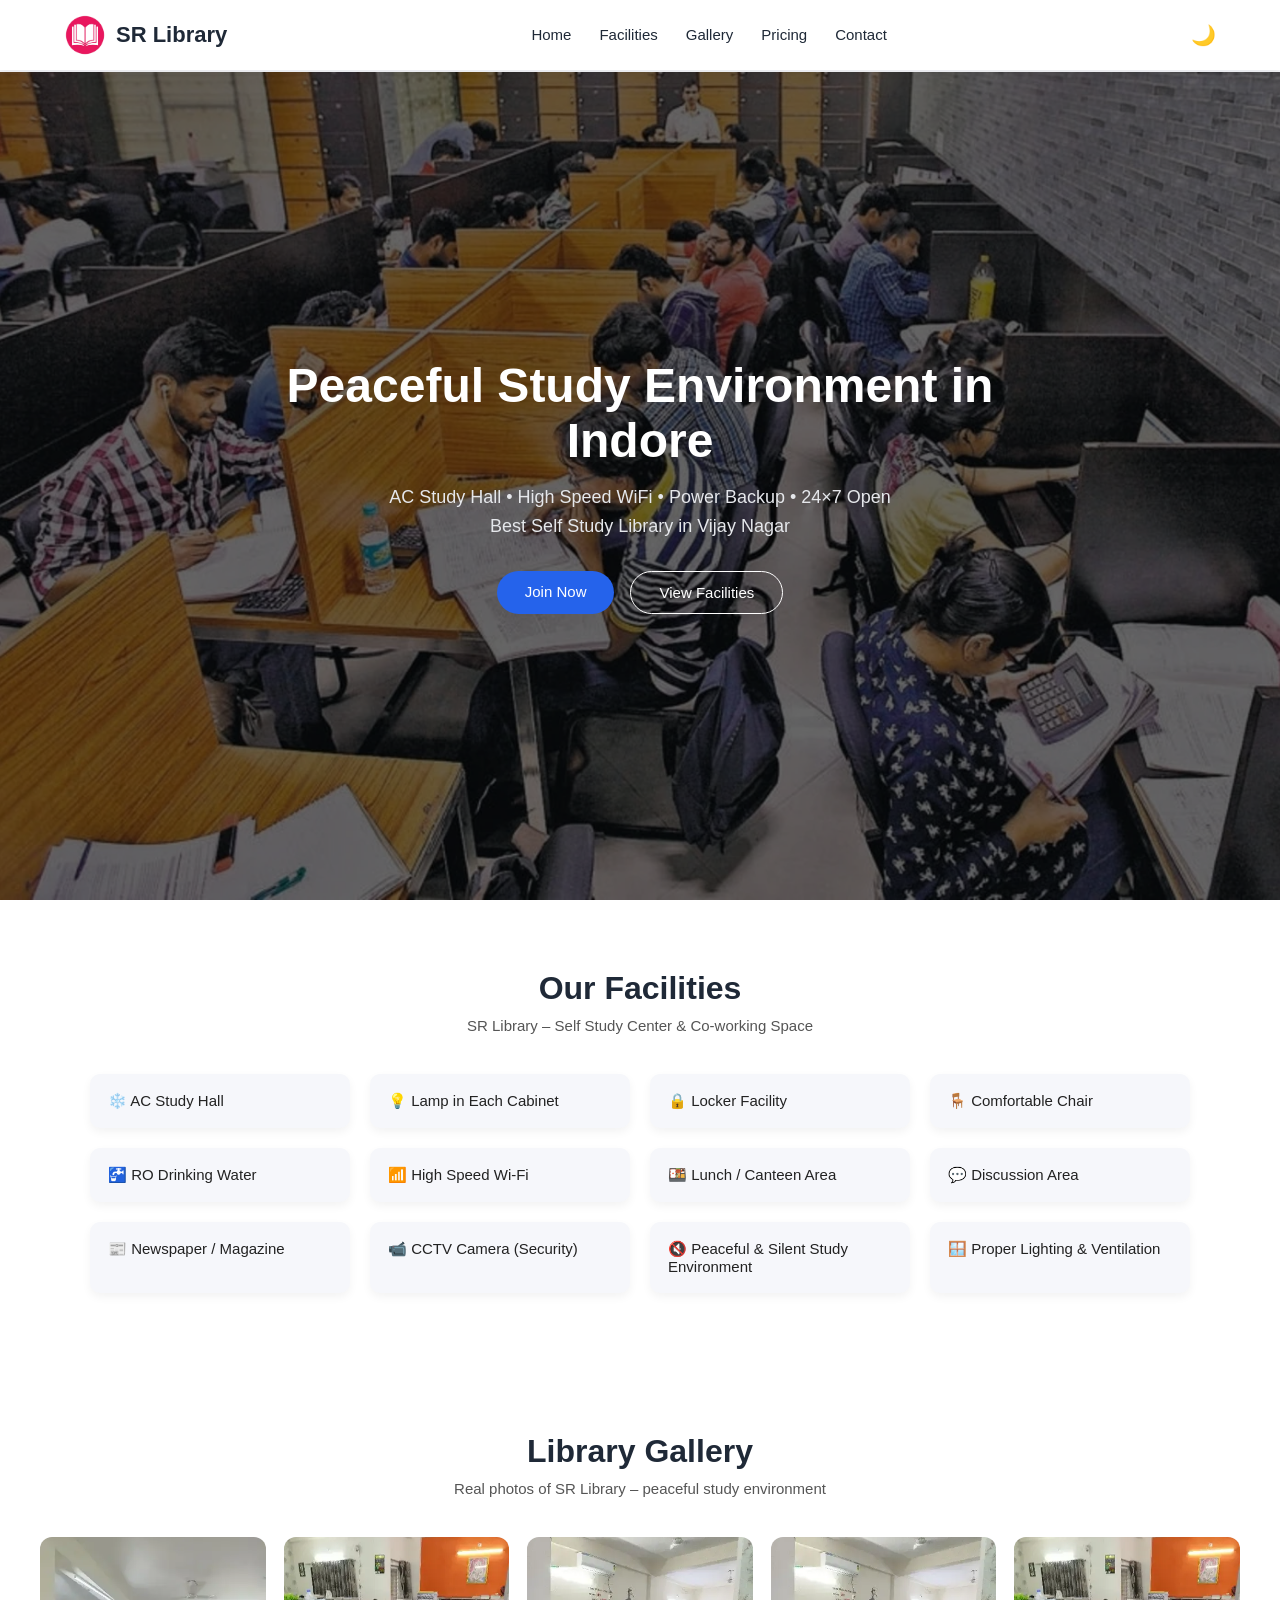
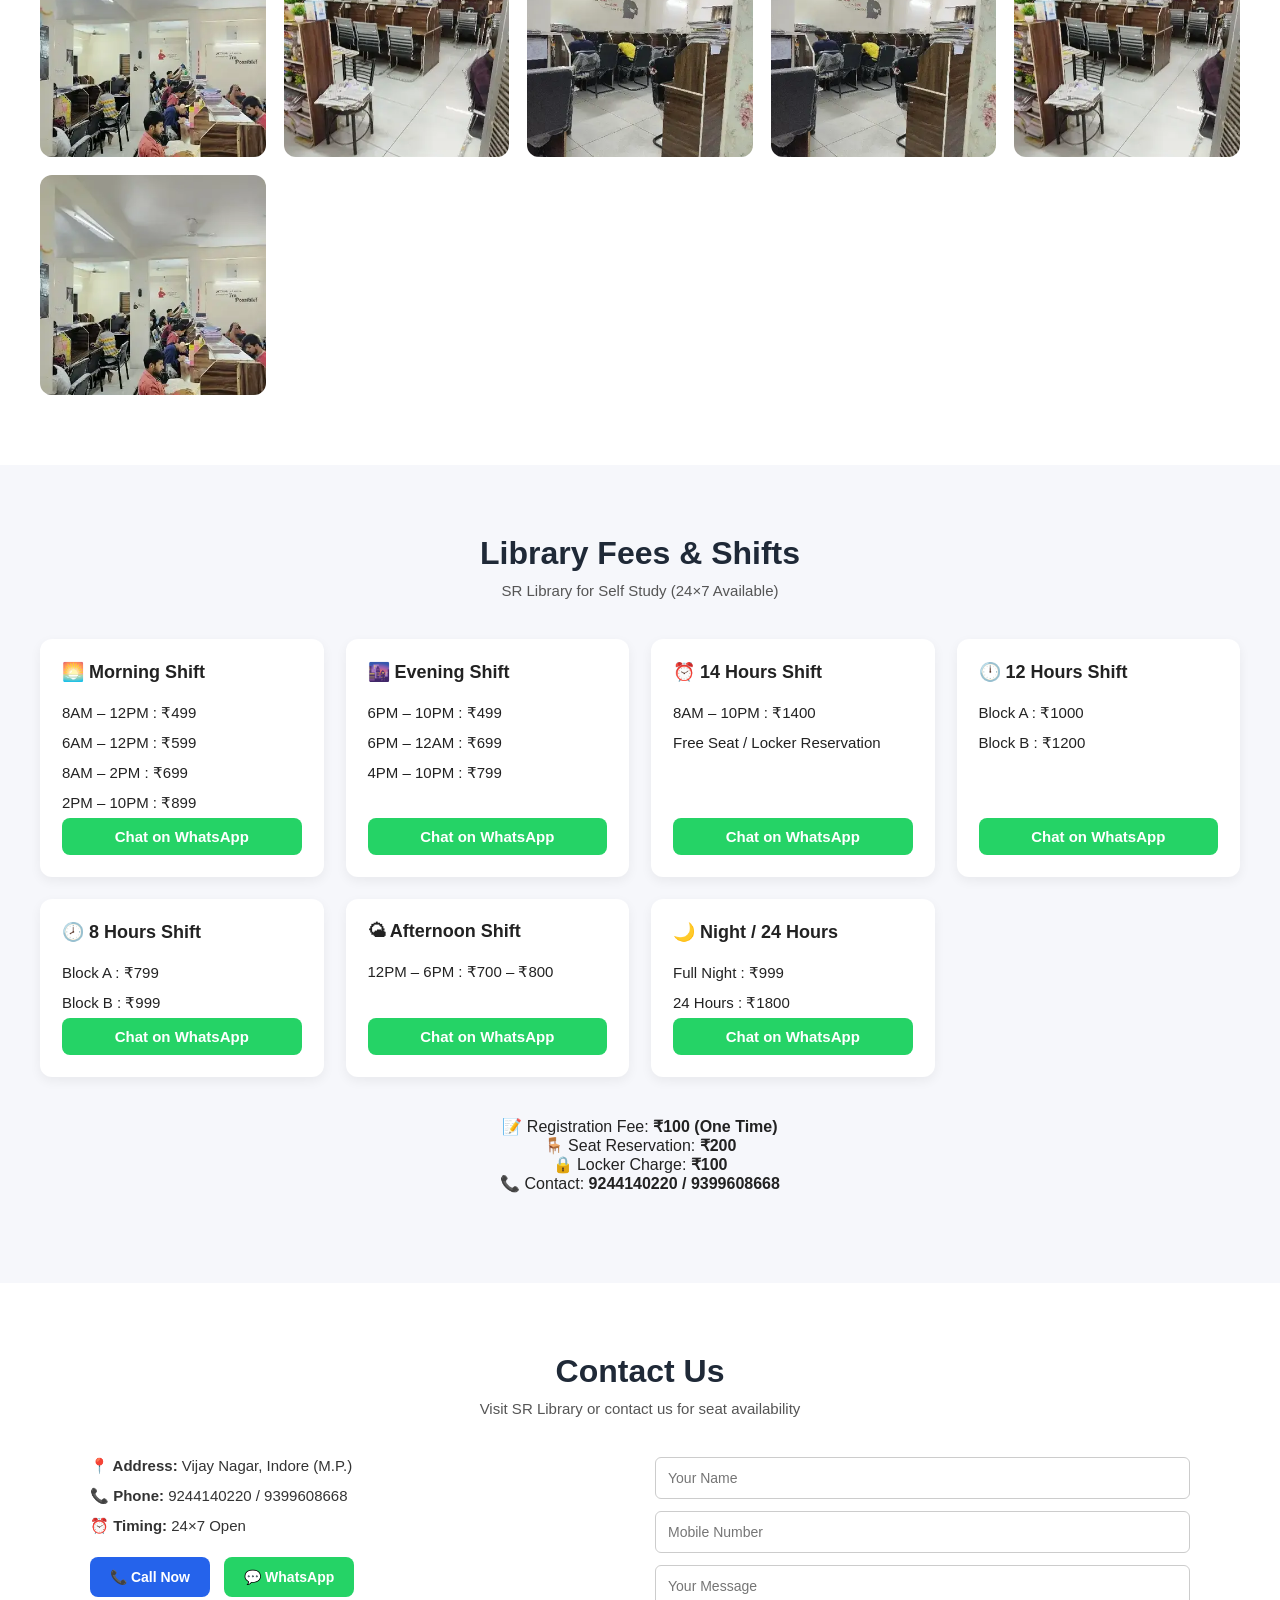
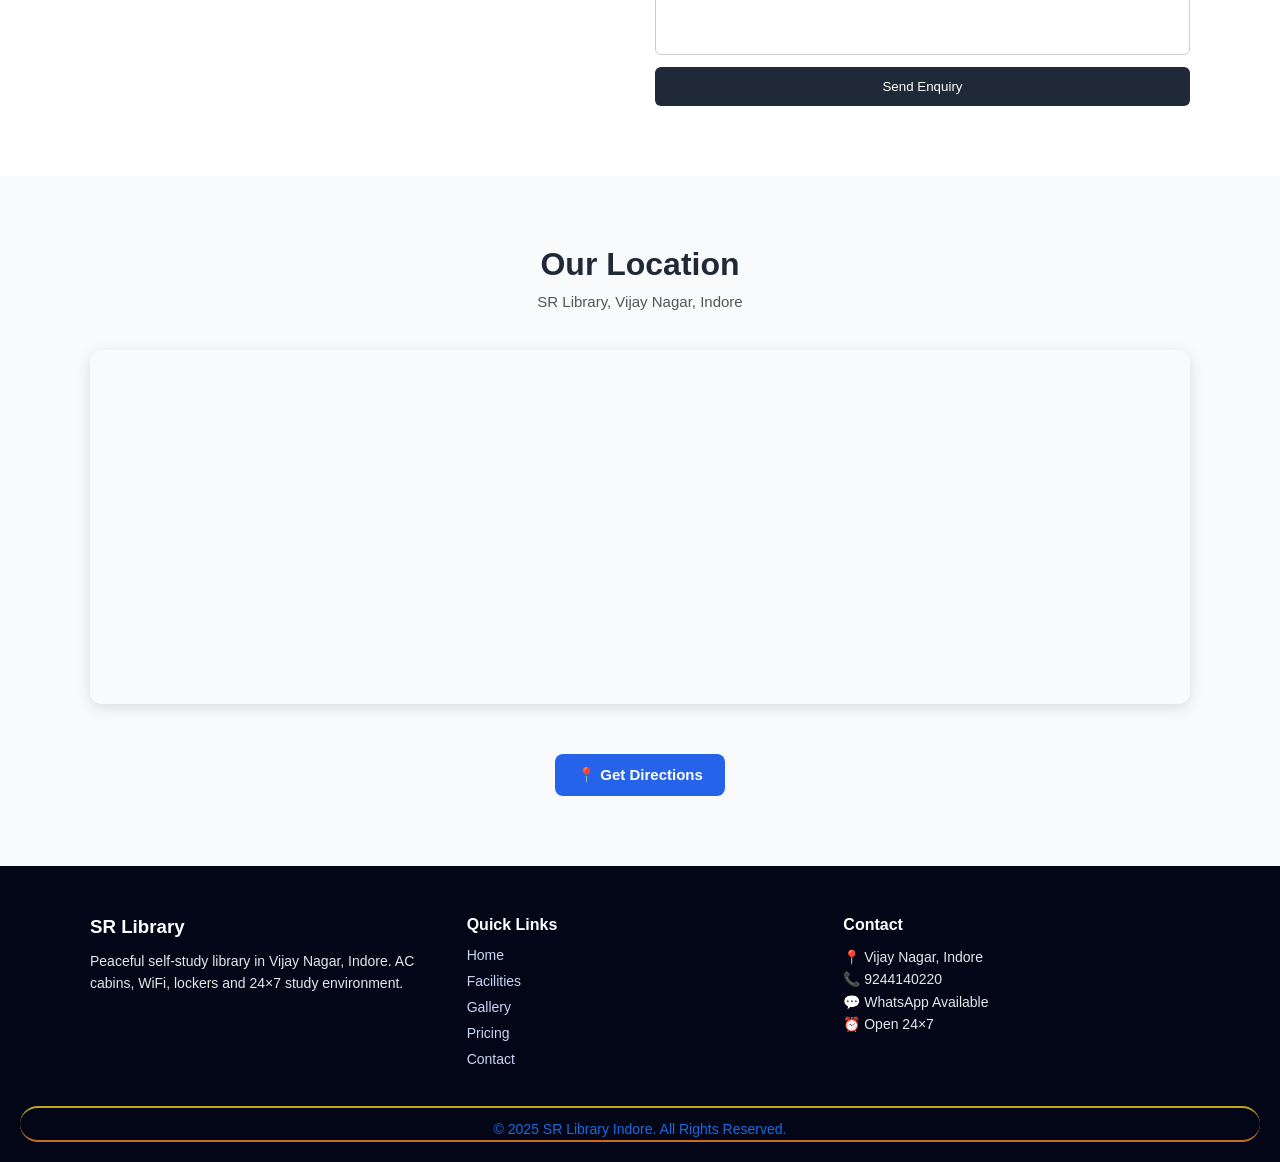
==== index.html @ eaec9c0a "Initial SR Library website" ====
<!DOCTYPE html>
<html lang="en">
<head>
  <meta charset="UTF-8" />
  <meta name="viewport" content="width=device-width, initial-scale=1.0" />

  <title>SR Library Indore | Best Self Study Library</title>

  <meta name="description"
    content="SR Library Indore – AC Study Hall, WiFi, Power Backup, Locker Facility. Best Library in Vijay Nagar, Indore." />

  <meta name="keywords"
    content="SR Library Indore, Study Library Indore, Self Study Library, AC Library" />

  <meta name="robots" content="index, follow" />
  <meta name="googlebot" content="index, follow" />

  <link rel="canonical" href="https://www.srlibraryindore.com/" />
  <link rel="icon" href="favicon.ico" type="image/x-icon" />

  <link rel="stylesheet" href="style.css" />
</head>

<body>

<!-- ================= HEADER ================= -->
<header class="header">
  <nav class="navbar">
    <div class="navbar-inner">

      <div class="logo-box">
        <img src="logo-img/image-removebg-preview.png" alt="SR Library Logo">
        <span class="logo-text">SR Library</span>
      </div>

      <ul class="nav-links">
        <li><a href="#home">Home</a></li>
        <li><a href="#facilities">Facilities</a></li>
        <li><a href="#gallery">Gallery</a></li>
        <li><a href="#pricing">Pricing</a></li>
        <li><a href="#contact">Contact</a></li>
      </ul>

      <button id="dark-toggle">🌙</button>

    </div>
  </nav>
</header>

<!-- ================= HERO ================= -->
<section class="hero" id="home">
  <div class="hero-overlay"></div>

  <div class="hero-content">
    <h1>Peaceful Study Environment in Indore</h1>
    <p>
      AC Study Hall • High Speed WiFi • Power Backup • 24×7 Open <br>
      Best Self Study Library in Vijay Nagar
    </p>

    <div class="hero-buttons">
      <a href="#contact" class="btn primary">Join Now</a>
      <a href="#facilities" class="btn secondary">View Facilities</a>
    </div>
  </div>
</section>

<!-- ================= FACILITIES ================= -->
<section class="facilities" id="facilities">
  <h2 class="section-title">Our Facilities</h2>
  <p class="section-subtitle">SR Library – Self Study Center & Co-working Space</p>

  <div class="facility-grid">
    <div class="facility-item">❄️ AC Study Hall</div>
    <div class="facility-item">💡 Lamp in Each Cabinet</div>
    <div class="facility-item">🔒 Locker Facility</div>
    <div class="facility-item">🪑 Comfortable Chair</div>
    <div class="facility-item">🚰 RO Drinking Water</div>
    <div class="facility-item">📶 High Speed Wi-Fi</div>
    <div class="facility-item">🍱 Lunch / Canteen Area</div>
    <div class="facility-item">💬 Discussion Area</div>
    <div class="facility-item">📰 Newspaper / Magazine</div>
    <div class="facility-item">📹 CCTV Camera (Security)</div>
    <div class="facility-item">🔇 Peaceful & Silent Study Environment</div>
    <div class="facility-item">🪟 Proper Lighting & Ventilation</div>
  </div>
</section>

<!-- ================= GALLERY ================= -->
<section class="gallery" id="gallery">
  <h2 class="section-title">Library Gallery</h2>
  <p class="section-subtitle">Real photos of SR Library – peaceful study environment</p>

  <div class="gallery-grid">
    <img src="galary-img/image1.png" alt="Library Image 1">
    <img src="galary-img/image2.png" alt="Library Image 2">
    <img src="galary-img/image3.png" alt="Library Image 3">
    <img src="galary-img/image3.png" alt="Library Image 4">
    <img src="galary-img/image2.png" alt="Library Image 5">
    <img src="galary-img/image1.png" alt="Library Image 6">
  </div>
</section>

<!-- ================= PRICING ================= -->
<section class="pricing" id="pricing">
  <h2 class="section-title">Library Fees & Shifts</h2>
  <p class="section-subtitle">SR Library for Self Study (24×7 Available)</p>

  <div class="pricing-grid">

    <div class="price-card">
      <h3>🌅 Morning Shift</h3>
      <ul>
        <li>8AM – 12PM : ₹499</li>
        <li>6AM – 12PM : ₹599</li>
        <li>8AM – 2PM : ₹699</li>
        <li>2PM – 10PM : ₹899</li>
      </ul>
      <button class="enquiry-btn" data-plan="Morning Shift" data-price="₹499 – ₹899">
        Enquiry on WhatsApp
      </button>
    </div>

    <div class="price-card">
      <h3>🌆 Evening Shift</h3>
      <ul>
        <li>6PM – 10PM : ₹499</li>
        <li>6PM – 12AM : ₹699</li>
        <li>4PM – 10PM : ₹799</li>
      </ul>
      <button class="enquiry-btn" data-plan="Evening Shift" data-price="₹499 – ₹799">
        Enquiry on WhatsApp
      </button>
    </div>

    <div class="price-card highlight">
      <h3>⏰ 14 Hours Shift</h3>
      <ul>
        <li>8AM – 10PM : ₹1400</li>
        <li class="free">Free Seat / Locker Reservation</li>
      </ul>
      <button class="enquiry-btn" data-plan="14 Hours Shift" data-price="₹1400">
        Enquiry on WhatsApp
      </button>
    </div>

    <div class="price-card">
      <h3>🕛 12 Hours Shift</h3>
      <ul>
        <li>Block A : ₹1000</li>
        <li>Block B : ₹1200</li>
      </ul>
      <button class="enquiry-btn" data-plan="12 Hours Shift" data-price="₹1000 – ₹1200">
        Enquiry on WhatsApp
      </button>
    </div>

    <div class="price-card">
      <h3>🕗 8 Hours Shift</h3>
      <ul>
        <li>Block A : ₹799</li>
        <li>Block B : ₹999</li>
      </ul>
      <button class="enquiry-btn" data-plan="8 Hours Shift" data-price="₹799 – ₹999">
        Enquiry on WhatsApp
      </button>
    </div>

    <div class="price-card">
      <h3>🌤 Afternoon Shift</h3>
      <ul>
        <li>12PM – 6PM : ₹700 – ₹800</li>
      </ul>
      <button class="enquiry-btn" data-plan="Afternoon Shift" data-price="₹700 – ₹800">
        Enquiry on WhatsApp
      </button>
    </div>

    <div class="price-card">
      <h3>🌙 Night / 24 Hours</h3>
      <ul>
        <li>Full Night : ₹999</li>
        <li>24 Hours : ₹1800</li>
      </ul>
      <button class="enquiry-btn" data-plan="Night / 24 Hours" data-price="₹999 – ₹1800">
        Enquiry on WhatsApp
      </button>
    </div>

  </div>

  <div class="price-note">
    <p>📝 Registration Fee: <strong>₹100 (One Time)</strong></p>
    <p>🪑 Seat Reservation: <strong>₹200</strong></p>
    <p>🔒 Locker Charge: <strong>₹100</strong></p>
    <p>📞 Contact: <strong>9244140220 / 9399608668</strong></p>
  </div>
</section>


<section class="contact" id="contact">
  <h2 class="section-title">Contact Us</h2>
  <p class="section-subtitle">
    Visit SR Library or contact us for seat availability
  </p>

  <div class="contact-wrapper">

    <!-- Contact Info -->
    <div class="contact-info">
      <p><strong>📍 Address:</strong> Vijay Nagar, Indore (M.P.)</p>
      <p><strong>📞 Phone:</strong> 9244140220 / 9399608668</p>
      <p><strong>⏰ Timing:</strong> 24×7 Open</p>

      <a href="tel:919244140220" class="contact-btn call">📞 Call Now</a>
      <a href="https://wa.me/919244140220" target="_blank" class="contact-btn whatsapp">
        💬 WhatsApp
      </a>
    </div>

    <!-- Contact Form -->
    <form class="contact-form">
      <input type="text" placeholder="Your Name" required>
      <input type="tel" placeholder="Mobile Number" required>
      <textarea placeholder="Your Message"></textarea>
      <button type="submit">Send Enquiry</button>
    </form>

  </div>
</section>
<section class="map-section" id="location">
  <h2 class="section-title">Our Location</h2>
  <p class="section-subtitle">
    SR Library, Vijay Nagar, Indore
  </p>

  <div class="map-box">
    <iframe
      src="https://www.google.com/maps?q=SR%20Library%20Vijay%20Nagar%20Indore&output=embed"
      width="100%"
      height="350"
      style="border:0;"
      allowfullscreen=""
      loading="lazy"
      referrerpolicy="no-referrer-when-downgrade">
    </iframe>
  </div>

  <a
    href="https://maps.app.goo.gl/WwQBckBcwPiqwJAz6"
    target="_blank"
    class="map-btn">
    📍 Get Directions
  </a>
</section>


<footer class="footer">
  <div class="footer-container">

    <div class="footer-col">
      <h3>SR Library</h3>
      <p>
        Peaceful self-study library in Vijay Nagar, Indore.
        AC cabins, WiFi, lockers and 24×7 study environment.
      </p>
    </div>

    <div class="footer-col">
      <h4>Quick Links</h4>
      <ul>
        <li><a href="#home">Home</a></li>
        <li><a href="#facilities">Facilities</a></li>
        <li><a href="#gallery">Gallery</a></li>
        <li><a href="#pricing">Pricing</a></li>
        <li><a href="#contact">Contact</a></li>
      </ul>
    </div>

    <div class="footer-col">
      <h4>Contact</h4>
      <p>📍 Vijay Nagar, Indore</p>
      <p>📞 9244140220</p>
      <p>💬 WhatsApp Available</p>
      <p>⏰ Open 24×7</p>
    </div>

  </div>

  <div class="footer-bottom">
    <p>© 2025 SR Library Indore. All Rights Reserved.</p>
  </div>
</footer>




<!-- ================= JS ================= -->
<script src="script.js"></script>

</body>
</html>
---- style.css ----
/* ===============================
   RESET
================================ */
* {
  margin: 0;
  padding: 0;
  box-sizing: border-box;
  font-family: "Poppins", sans-serif;
}

html {
  /* scroll-behavior: smooth; */
}

/* ===============================
   BODY
================================ */
body {
  background-color: #f6f7fb;
  color: #222;
  padding-top: 72px; /* fixed navbar height */
}

/* ===============================
   HEADER
================================ */
.header {
  width: 100%;
}

/* ===============================
   NAVBAR (FIXED FULL WIDTH)
================================ */
.navbar {
  position: fixed;
  top: 0;
  left: 0;
  width: 100%;
  z-index: 1000;

  background-color: #ffffff;
  box-shadow: 0 2px 8px rgba(0, 0, 0, 0.08);
}

/* ===============================
   NAVBAR INNER (CENTER CONTENT)
================================ */
.navbar-inner {
  max-width: 1200px;
  margin: auto;
  padding: 14px 24px;

  display: flex;
  align-items: center;
  justify-content: space-between;
}

/* ===============================
   LOGO
================================ */
.logo-box {
  display: flex;
  align-items: center;
  gap: 10px;
}

.logo-box img {
  width: 42px;
  height: auto;
}

.logo-text {
  font-size: 22px;
  font-weight: 600;
  color: #1f2937;
}

/* ===============================
   NAV LINKS
================================ */
.nav-links {
  list-style: none;
  display: flex;
  gap: 28px;
}

.nav-links a {
  text-decoration: none;
  font-size: 15px;
  font-weight: 500;
  color: #1f2937;
  position: relative;
  transition: color 0.3s ease;
}

/* underline hover */
.nav-links a::after {
  content: "";
  position: absolute;
  left: 0;
  bottom: -5px;
  width: 0%;
  height: 2px;
  background-color: #2563eb;
  transition: width 0.3s ease;
}

.nav-links a:hover {
  color: #2563eb;
}

.nav-links a:hover::after {
  width: 100%;
}

/* ===============================
   DARK MODE TOGGLE
================================ */
#dark-toggle {
  border: none;
  background: transparent;
  font-size: 20px;
  cursor: pointer;
  transition: transform 0.2s ease;
}

#dark-toggle:hover {
  transform: scale(1.1);
}

/* ===============================
   DARK MODE
================================ */
body.dark {
  background-color: #0f172a;
  color: #e5e7eb;
}

body.dark .navbar {
  background-color: #020617;
  box-shadow: 0 2px 8px rgba(255, 255, 255, 0.05);
}

body.dark .logo-text {
  color: #ffffff;
}

body.dark .nav-links a {
  color: #e5e7eb;
}

body.dark .nav-links a::after {
  background-color: #38bdf8;
}

body.dark .nav-links a:hover {
  color: #38bdf8;
}

body.dark #dark-toggle {
  color: #ffffff;
}

/* ===============================
   RESPONSIVE
================================ */
@media (max-width: 768px) {
  .nav-links {
    display: none; /* hamburger later */
  }

  .logo-text {
    font-size: 20px;
  }
}



/* ===============================
   HERO SECTION
================================ */
.hero {
  position: relative;
  height: 90vh;
  background: url("hero-imge/img-1.webp") center/cover no-repeat;
  min-height: calc(100vh - 72px);
  display: flex;
  align-items: center;
  justify-content: center;
  text-align: center;
}

/* dark overlay */
.hero-overlay {
  position: absolute;
  inset: 0;
  background: rgba(0, 0, 0, 0.6);
}

/* content */
.hero-content {
  position: relative;
  max-width: 900px;
  padding: 20px;
  color: #ffffff;
  z-index: 1;
}

.hero-content h1 {
  font-size: 48px;
  font-weight: 700;
  margin-bottom: 15px;
}

.hero-content p {
  font-size: 18px;
  line-height: 1.6;
  margin-bottom: 30px;
  color: #e5e7eb;
}

/* buttons */
.hero-buttons {
  display: flex;
  justify-content: center;
  gap: 16px;
  flex-wrap: wrap;
}

.btn {
  padding: 12px 28px;
  border-radius: 30px;
  font-size: 15px;
  font-weight: 500;
  text-decoration: none;
  transition: all 0.3s ease;
}

.btn.primary {
  background: #2563eb;
  color: #ffffff;
}

.btn.primary:hover {
  background: #1d4ed8;
}

.btn.secondary {
  border: 1px solid #ffffff;
  color: #ffffff;
}

.btn.secondary:hover {
  background: #ffffff;
  color: #000000;
}

/* ===============================
   DARK MODE HERO
================================ */
body.dark .hero-overlay {
  background: rgba(0, 0, 0, 0.65);
}

/* ===============================
   RESPONSIVE HERO
================================ */
@media (max-width: 768px) {
  .hero {
    min-height: calc(100vh - 60px);
  }

  .hero-content h1 {
    font-size: 30px;
  }

  .hero-content p {
    font-size: 16px;
  }
}

/* ===============================
   FACILITIES SECTION
================================ */
.facilities {
  padding: 70px 20px;
  background: #ffffff;
  text-align: center;
}

.section-title {
  font-size: 32px;
  font-weight: 700;
  color: #1f2937;
}

.section-subtitle {
  margin: 10px 0 40px;
  font-size: 15px;
  color: #555;
}

/* Grid auto responsive */
.facility-grid {
  max-width: 1100px;
  margin: auto;
  display: grid;
  grid-template-columns: repeat(auto-fit, minmax(220px, 1fr));
  gap: 20px;
}

.facility-item {
  background: #f6f7fb;
  padding: 18px;
  border-radius: 10px;
  font-size: 15px;
  font-weight: 500;
  color: #222;
  box-shadow: 0 4px 10px rgba(0,0,0,0.05);
  text-align: left;
}
/* PRICING SECTION */
.pricing {
  padding: 70px 20px;
  background: #f6f7fb;
  text-align: center;
  margin-bottom: 20px;
}

.pricing-grid {
  max-width: 1200px;
  margin: 40px auto;
  display: grid;
  grid-template-columns: repeat(auto-fit, minmax(260px, 1fr));
  gap: 22px;
}

.price-card {
  background: #ffffff;
  padding: 22px;
  border-radius: 12px;
  text-align: left;
  box-shadow: 0 4px 12px rgba(0,0,0,0.06);
  flex-direction: column;
  display: flex;
}

.price-card h3 {
  margin-bottom: 15px;
  font-size: 18px;
}

.price-card ul {
  list-style: none;
  padding: 0;
}

.price-card li {
  padding: 6px 0;
  font-size: 15px;
}

/* BUTTON */
.enquiry-btn {
  margin-top: auto;
  width: 100%;
  padding: 12px;
  background: #25D366;
  color: #ffffff;
  border: none;
  border-radius: 8px;
  font-size: 15px;
  font-weight: 600;
  cursor: pointer;
  padding: 10px;

  
}

.enquiry-btn:hover {
  background: #1ebe5d;
}

/* RESPONSIVE */
@media (max-width: 480px) {
  .price-card {
    padding: 18px;
  }
}

/* ===============================
   DARK MODE SUPPORT
================================ */
body.dark .facilities {
  background: #0f172a;
}

body.dark .section-title {
  color: #ffffff;
}

body.dark .section-subtitle {
  color: #cbd5f5;
}

body.dark .facility-item {
  background: #020617;
  color: #e5e7eb;
}

body.dark .library-note {
  background: #020617;
}

body.dark .library-note li {
  color: #e5e7eb;
}

/* ===============================
   RESPONSIVE (TABLET)
================================ */
@media (max-width: 768px) {
  .section-title {
    font-size: 28px;
  }

  .facility-grid {
    gap: 16px;
  }

  .library-note {
    margin: 40px 20px;
    padding: 35px 20px;
  }
}

/* ===============================
   RESPONSIVE (MOBILE)
================================ */
@media (max-width: 480px) {
  .facilities {
    padding: 50px 15px;
  }

  .section-title {
    font-size: 24px;
  }

  .section-subtitle {
    font-size: 14px;
    margin-bottom: 25px;
  }

  .facility-grid {
    grid-template-columns: 1fr; /* one card per row */
  }

  .facility-item {
    font-size: 14px;
    padding: 16px;
  }

  .library-note {
    margin: 30px 15px;
    padding: 30px 18px;
  }

  .library-note h3 {
    font-size: 18px;
  }

  .library-note li {
    font-size: 14px;
  }

  .contact-highlight {
    font-size: 14px;
    padding: 12px;
  }
}


/* ===============================
   GALLERY SECTION
================================ */
.gallery {
  padding: 70px 20px;
  background: #ffffff;
  text-align: center;
}

.gallery-grid {
  max-width: 1200px;
  margin: 40px auto 0;
  display: grid;
  grid-template-columns: repeat(auto-fit, minmax(220px, 1fr));
  gap: 18px;
}

.gallery-grid img {
  width: 100%;
  height: 220px;
  object-fit: cover;
  border-radius: 12px;
  cursor: pointer;
  transition: transform 0.3s ease, box-shadow 0.3s ease;
  background-size: cover; 
}

.gallery-grid img:hover {
  transform: scale(1.03);
  box-shadow: 0 8px 20px rgba(0,0,0,0.15);
}

/* ===============================
   DARK MODE
================================ */
body.dark .gallery {
  background: #0f172a;
}

/* ===============================
   RESPONSIVE (MOBILE)
================================ */
@media (max-width: 480px) {
  .gallery {
    padding: 50px 15px;
  }

  .gallery-grid img {
    height: 180px;
  }
}




/* ===============================
   DARK MODE
================================ */
body.dark .pricing {
  background: #0f172a;
}

body.dark .price-card {
  background: #020617;
  color: #e5e7eb;
}

body.dark .price-card li {
  color: #e5e7eb;
}

body.dark .price-note {
  background: #020617;
}

/* ===============================
   RESPONSIVE (MOBILE)
================================ */
@media (max-width: 480px) {
  .price-card {
    padding: 18px;
  }

  .price-card h3 {
    font-size: 16px;
  }

  .price-card li {
    font-size: 14px;
  }

  .price-note {
    font-size: 14px;
  }
}


/* ===============================
   CONTACT SECTION
================================ */
.contact {
  padding: 70px 20px;
  background: #ffffff;
  text-align: center;
}

.contact-wrapper {
  max-width: 1100px;
  margin: 40px auto 0;
  display: grid;
  grid-template-columns: 1fr 1fr;
  gap: 30px;
}

.contact-info {
  text-align: left;
  font-size: 15px;
  color: #333;
}

.contact-info p {
  margin-bottom: 12px;
}

.contact-btn {
  display: inline-block;
  margin: 10px 10px 0 0;
  padding: 12px 20px;
  border-radius: 8px;
  text-decoration: none;
  font-weight: 600;
  font-size: 14px;
}

.contact-btn.call {
  background: #2563eb;
  color: #ffffff;
}

.contact-btn.whatsapp {
  background: #25D366;
  color: #ffffff;
  
}

/* Form */
.contact-form {
  display: flex;
  flex-direction: column;
  gap: 12px;
}

.contact-form input,
.contact-form textarea {
  padding: 12px;
  font-size: 14px;
  border-radius: 6px;
  border: 1px solid #ccc;
}

.contact-form textarea {
  resize: none;
  height: 90px;
}

.contact-form button {
  padding: 12px;
  background: #1f2937;
  color: #ffffff;
  border: none;
  border-radius: 6px;
  cursor: pointer;
}

/* Dark mode */
body.dark .contact {
  background: #0f172a;
}

body.dark .contact-info {
  color: #e5e7eb;
}

/* Responsive */
@media (max-width: 768px) {
  .contact-wrapper {
    grid-template-columns: 1fr;
  }
}


/* ===============================
   GOOGLE MAP SECTION
================================ */
.map-section {
  padding: 70px 20px;
  background: #f9fafb;
  text-align: center;
}

.map-box {
  max-width: 1100px;
  margin: 30px auto;
  border-radius: 12px;
  overflow: hidden;
  box-shadow: 0 4px 15px rgba(0,0,0,0.12);
}

.map-btn {
  display: inline-block;
  margin-top: 20px;
  padding: 12px 22px;
  background: #2563eb;
  color: #ffffff;
  text-decoration: none;
  font-size: 15px;
  font-weight: 600;
  border-radius: 8px;
}

/* Dark mode */
body.dark .map-section {
  background: #0f172a;
}

body.dark .map-btn {
  background: #38bdf8;
  color: #020617;
}

/* Mobile */
@media (max-width: 480px) {
  .map-box iframe {
    height: 280px;
  }
}

/* ===============================
   FOOTER
================================ */
.footer {
  background: #020617;
  color: #e5e7eb;
  padding: 50px 20px 20px;
}

.footer-container {
  max-width: 1100px;
  margin: auto;
  display: grid;
  grid-template-columns: repeat(3, 1fr);
  gap: 30px;
}

.footer h3,
.footer h4 {
  margin-bottom: 12px;
  color: #ffffff;
}

.footer p {
  font-size: 14px;
  line-height: 1.6;
}

.footer ul {
  list-style: none;
  padding: 0;
}

.footer ul li {
  margin-bottom: 8px;
}

.footer ul li a {
  color: #cbd5f5;
  text-decoration: none;
  font-size: 14px;
}

.footer ul li a:hover {
  text-decoration: underline;
}

.footer-bottom {
  border-top: 2px solid #334155;
  margin-top: 30px;
  padding-top: 10px;
  text-align: center;
  font-size: 13px;
  color: #1a6bdd;
  border-radius: 50px;
  border-color: #bea61e;
  border-bottom: 2px solid chocolate;
  }

/* Responsive */
@media (max-width: 768px) {
  .footer-container {
    grid-template-columns: 1fr;
    text-align: center;
  }
}
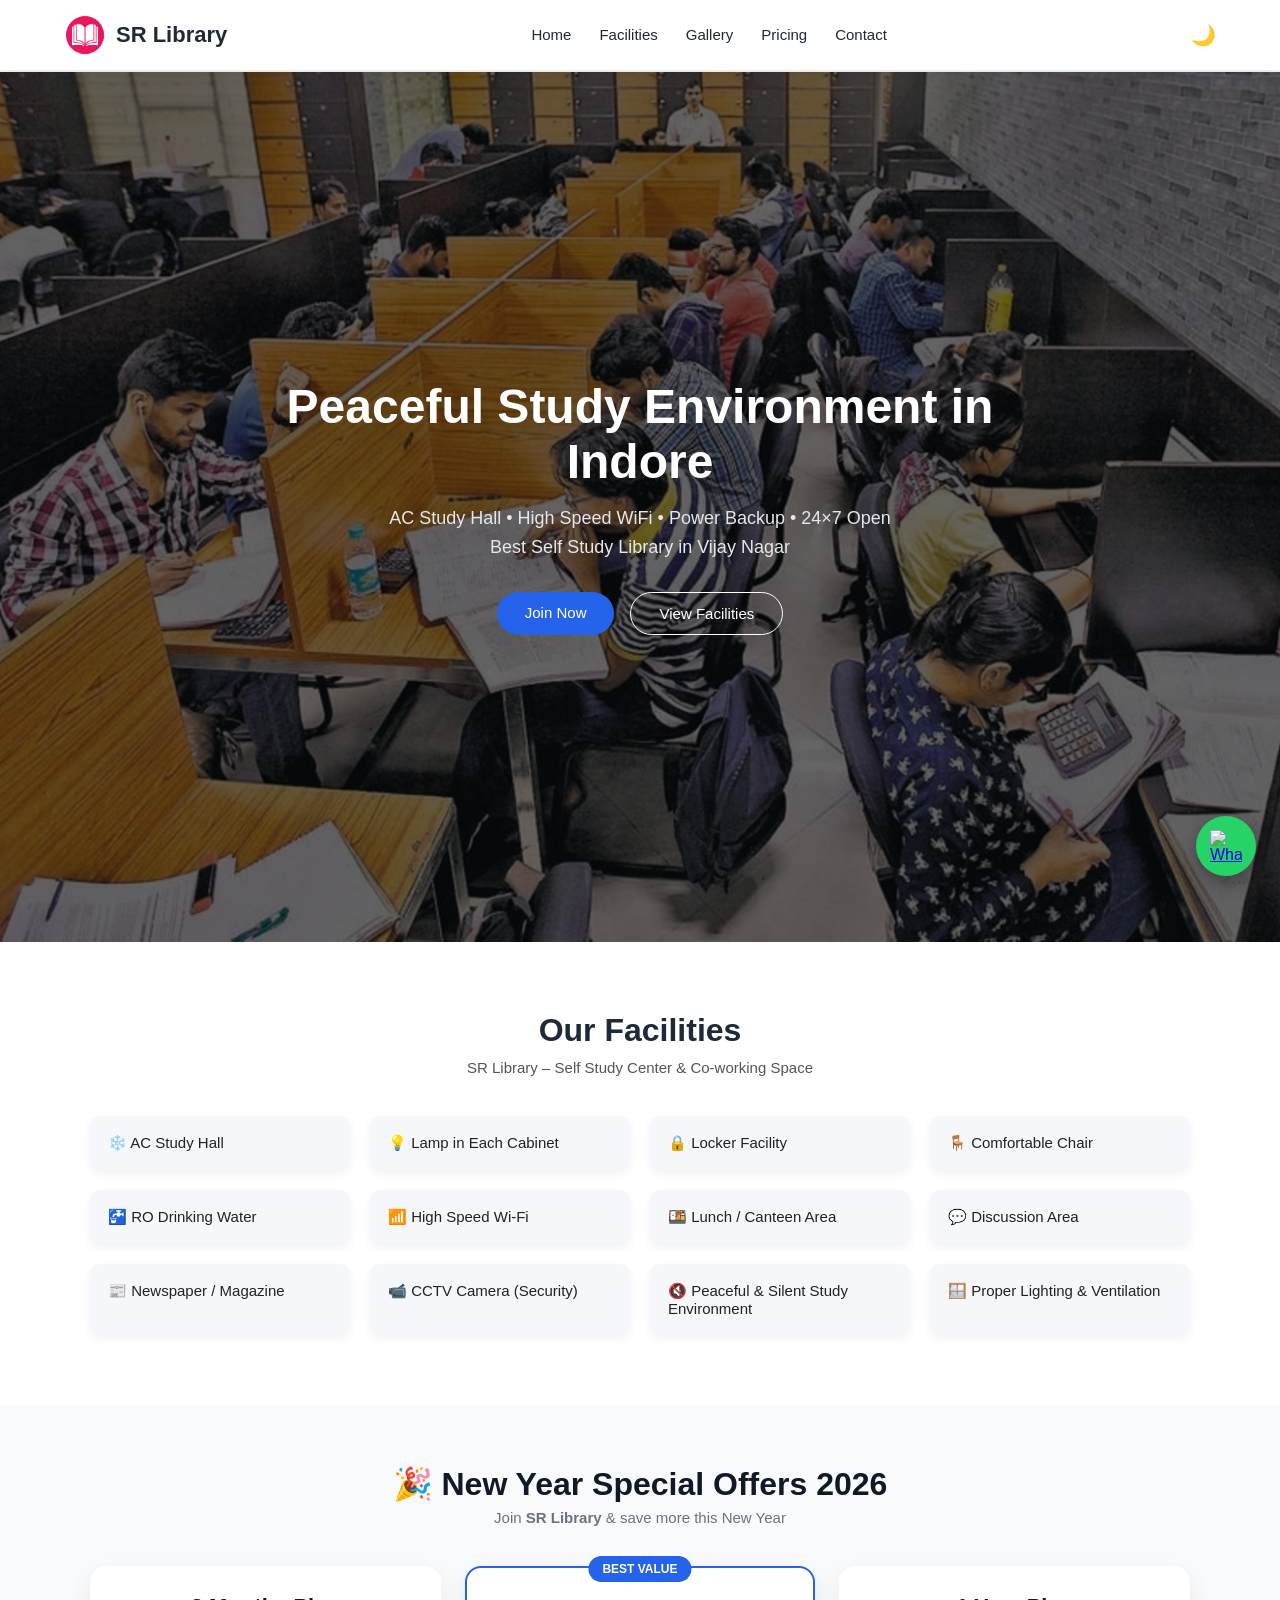
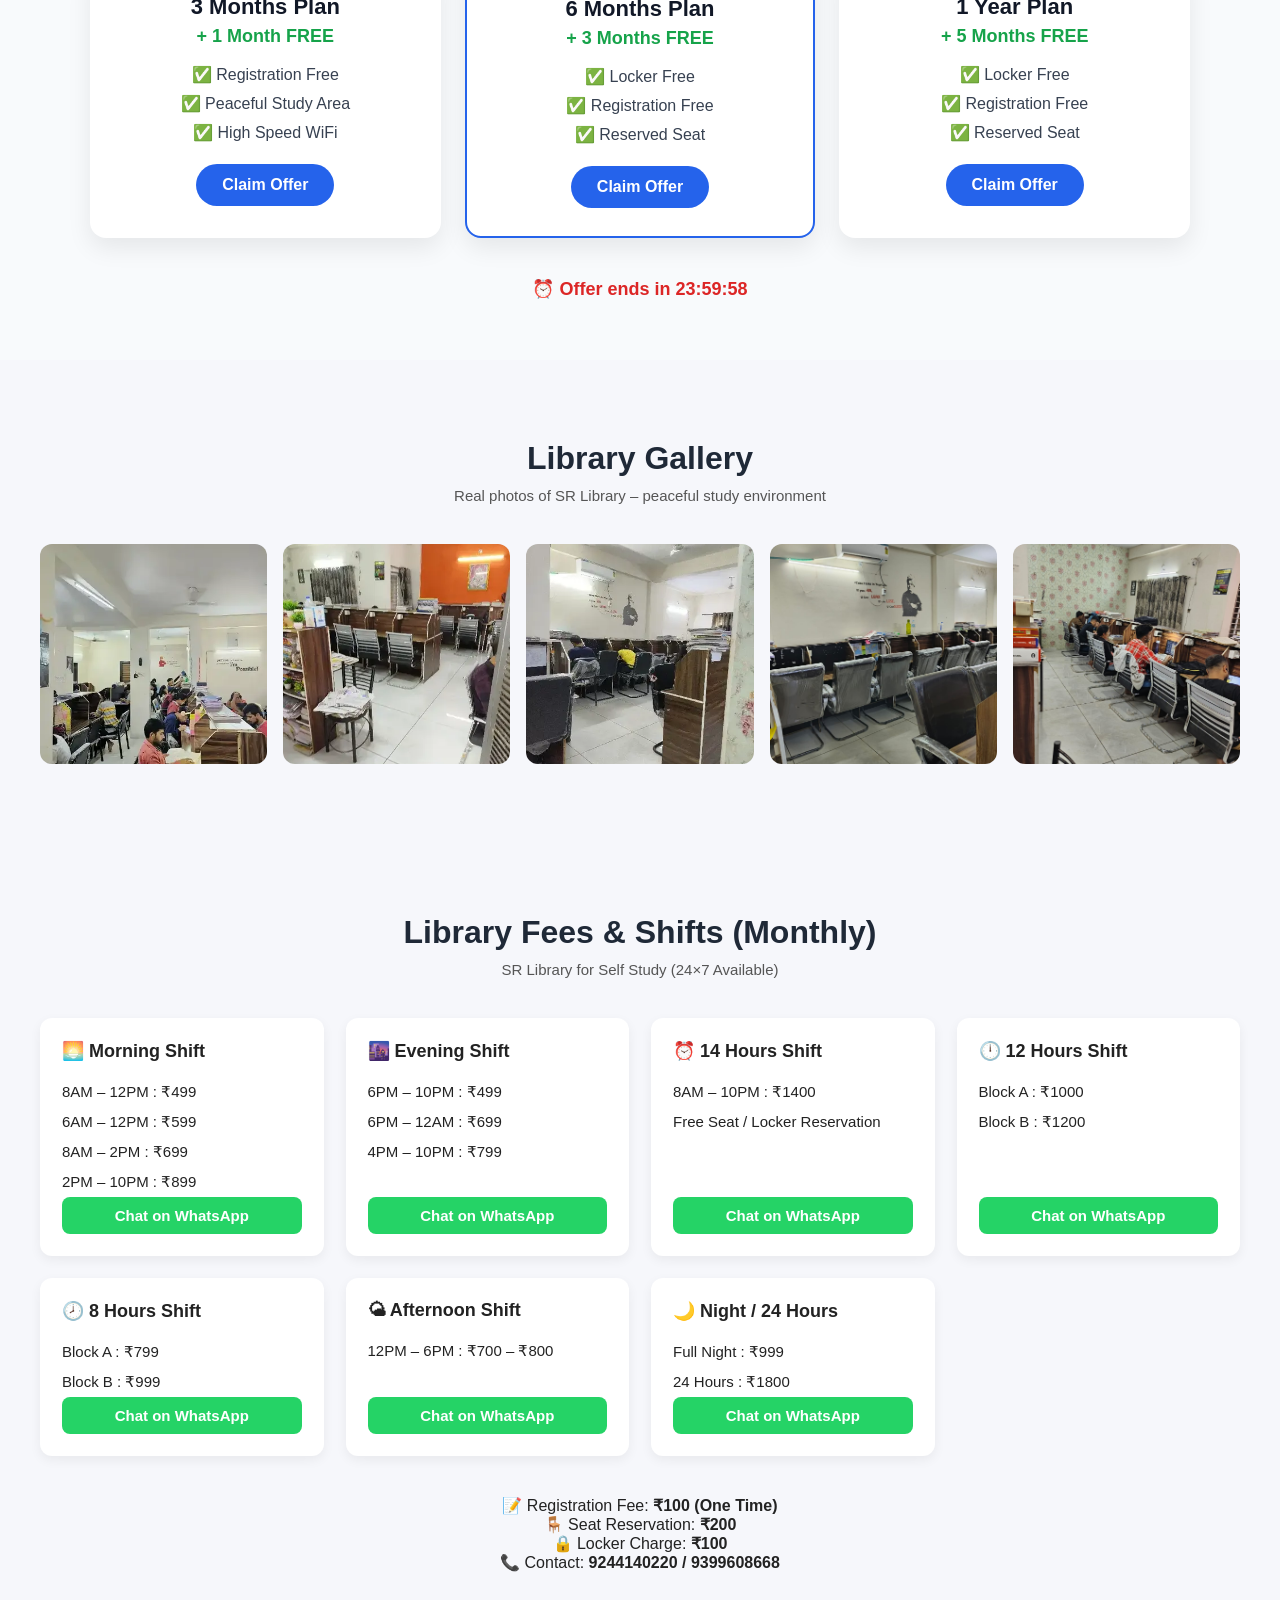
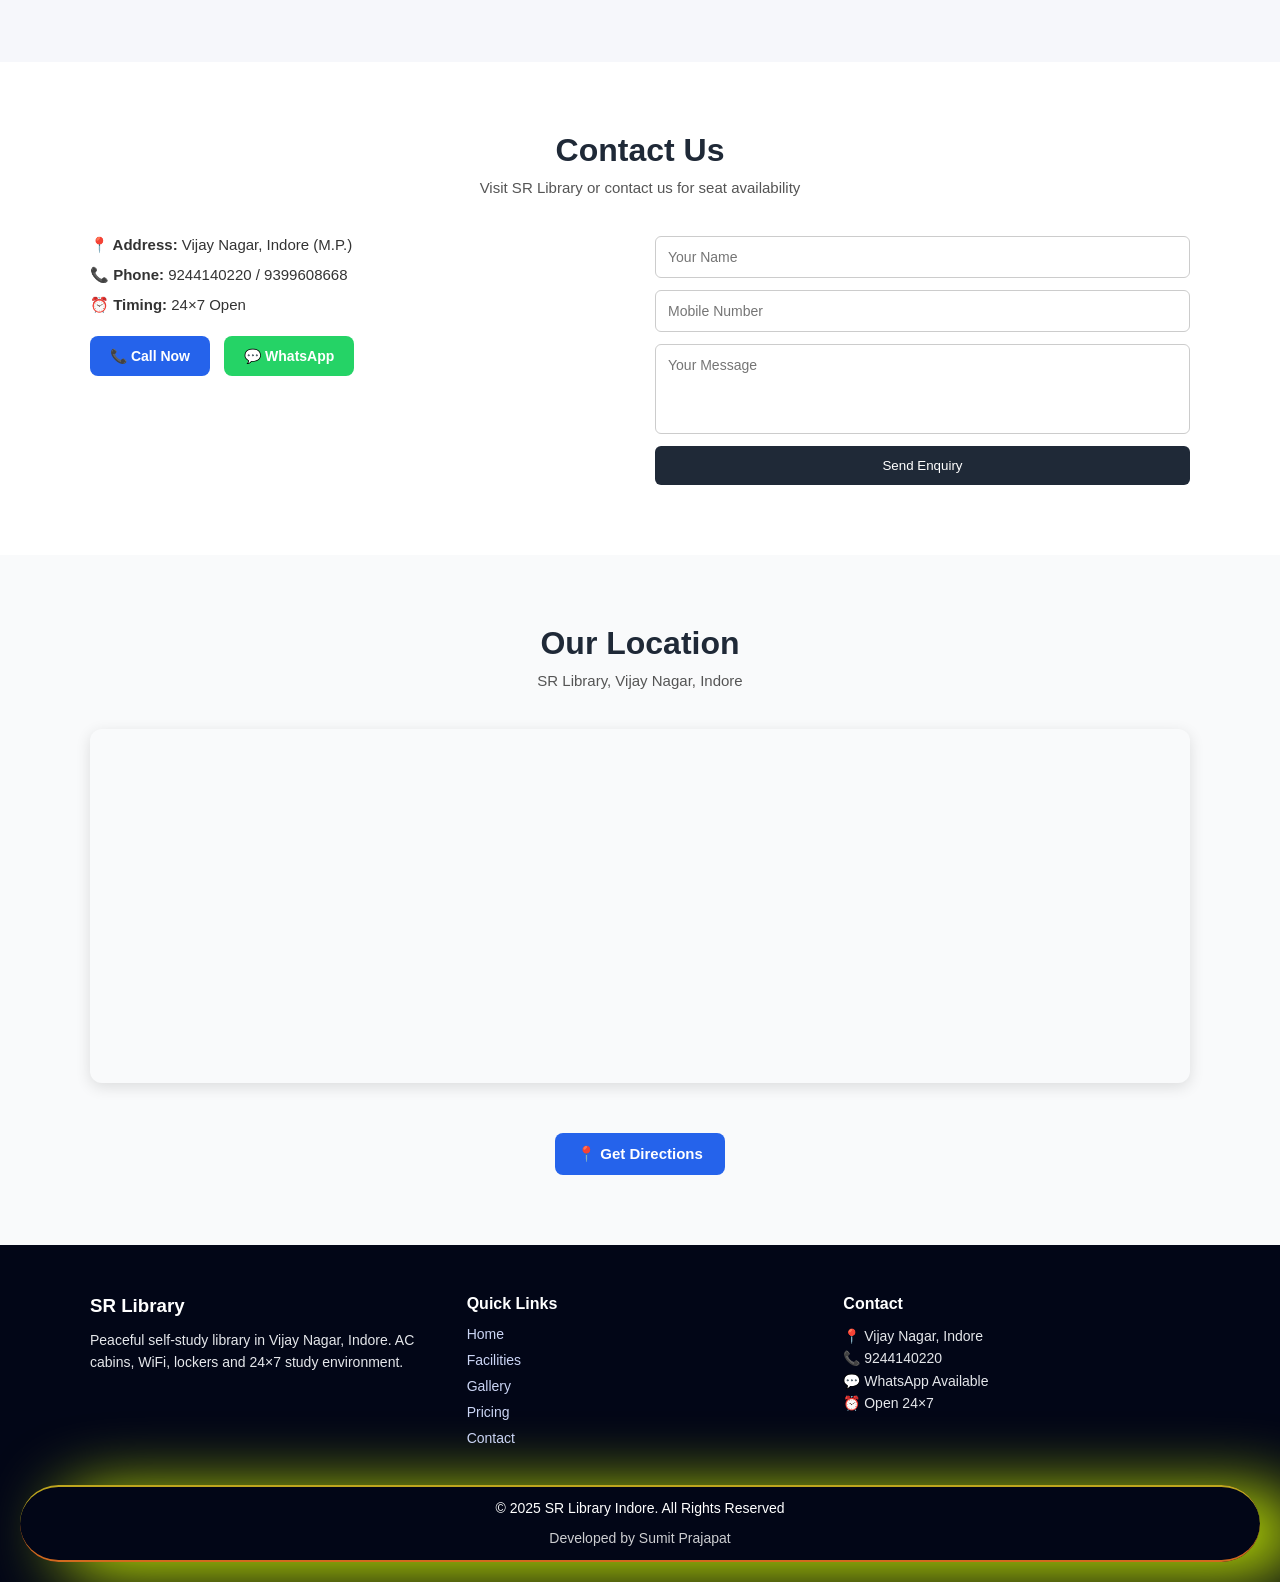
==== commit 954f276a: "Final website update" ====
--- a/index.html
+++ b/index.html
@@ -1,5 +1,5 @@
 <!DOCTYPE html>
-<html lang="en">
+<html lang="en-IN">
 <head>
   <meta charset="UTF-8" />
   <meta name="viewport" content="width=device-width, initial-scale=1.0" />
@@ -17,6 +17,8 @@
 
   <link rel="canonical" href="https://www.srlibraryindore.com/" />
   <link rel="icon" href="favicon.ico" type="image/x-icon" />
+  <meta name="author" content="Sumit Prajapat">
+
 
   <link rel="stylesheet" href="style.css" />
 </head>
@@ -85,6 +87,80 @@
     <div class="facility-item">🪟 Proper Lighting & Ventilation</div>
   </div>
 </section>
+<!-- ================= NEW YEAR OFFER SECTION ================= -->
+<section class="offer newyear-offer">
+
+  <h2 class="section-title">🎉 New Year Special Offers 2026</h2>
+  <p class="section-subtitle">
+    Join <strong>SR Library</strong> & save more this New Year
+  </p>
+
+  <div class="offer-grid">
+
+    <!-- Card 1 -->
+    <div class="offer-card">
+      <h3>3 Months Plan</h3>
+      <p class="offer-highlight">+ 1 Month FREE</p>
+      <ul>
+        <li>✅ Registration Free</li>
+        <li>✅ Peaceful Study Area</li>
+        <li>✅ High Speed WiFi</li>
+      </ul>
+      <a 
+  class="offer-btn"
+  href="https://wa.me/919244140220?text=🎉%20NEW%20YEAR%20OFFER%202026%20-%20SR%20LIBRARY%20🎉%0A%0A📚%20Start%20Your%20New%20Year%20with%20Focus!%0A%0A🔥%20AVAILABLE%20OFFERS:%0A%0A1️⃣%203%20Months%20Plan%0A➕%201%20Month%20FREE%0A✅%20Registration%20Free%0A✅%20Peaceful%20Study%20Area%0A%0A2️⃣%206%20Months%20Plan%20(BEST%20VALUE)%0A➕%202%20Months%20FREE%0A✅%20Locker%20Free%0A%0A3️⃣%201%20Year%20Plan%0A➕%205%20Months%20FREE%0A%0A⏳%20Limited%20Time%20Offer"
+  target="_blank">
+  Claim Offer
+</a>
+    </div>
+
+    <!-- Card 2 (Best Value) -->
+    <div class="offer-card highlight">
+      <span class="best-badge">BEST VALUE</span>
+      <h3>6 Months Plan</h3>
+      <p class="offer-highlight">+ 3 Months FREE</p>
+      <ul>
+        <li>✅ Locker Free</li>
+        <li>✅ Registration Free</li>
+        <li>✅ Reserved Seat</li>
+      </ul>
+      <a 
+  class="offer-btn"
+  href="https://wa.me/919244140220?text=🎉%20NEW%20YEAR%20OFFER%202026%20-%20SR%20LIBRARY%20🎉%0A%0A📚%20Start%20Your%20New%20Year%20with%20Focus!%0A%0A🔥%20AVAILABLE%20OFFERS:%0A%0A1️⃣%203%20Months%20Plan%0A➕%201%20Month%20FREE%0A✅%20Registration%20Free%0A✅%20Peaceful%20Study%20Area%0A%0A2️⃣%206%20Months%20Plan%20(BEST%20VALUE)%0A➕%202%20Months%20FREE%0A✅%20Locker%20Free%0A%0A3️⃣%201%20Year%20Plan%0A➕%205%20Months%20FREE%0A%0A⏳%20Limited%20Time%20Offer"
+  target="_blank">
+  Claim Offer
+</a>
+    </div>
+
+    <!-- Card 3 -->
+    <div class="offer-card">
+      <h3>1 Year Plan</h3>
+      <p class="offer-highlight">+ 5 Months FREE</p>
+      <ul>
+        <li>✅ Locker Free</li>
+        <li>✅ Registration Free</li>
+        <li>✅ Reserved Seat</li>
+      </ul>
+      <a 
+  class="offer-btn"
+  href="https://wa.me/919244140220?text=🎉%20NEW%20YEAR%20OFFER%202026%20-%20SR%20LIBRARY%20🎉%0A%0A📚%20Start%20Your%20New%20Year%20with%20Focus!%0A%0A🔥%20AVAILABLE%20OFFERS:%0A%0A1️⃣%203%20Months%20Plan%0A➕%201%20Month%20FREE%0A✅%20Registration%20Free%0A✅%20Peaceful%20Study%20Area%0A%0A2️⃣%206%20Months%20Plan%20(BEST%20VALUE)%0A➕%202%20Months%20FREE%0A✅%20Locker%20Free%0A%0A3️⃣%201%20Year%20Plan%0A➕%205%20Months%20FREE%0A%0A⏳%20Limited%20Time%20Offer"
+  target="_blank">
+  Claim Offer
+</a>
+
+    </div>
+
+  </div>
+
+  <p class="offer-timer">
+    ⏰ Offer ends in <span id="timer">00:00:00</span>
+  </p>
+
+</section>
+
+<!-- ================= OFFER SECTION END ================= -->
+
+<!-- offer section end  -->
 
 <!-- ================= GALLERY ================= -->
 <section class="gallery" id="gallery">
@@ -95,15 +171,21 @@
     <img src="galary-img/image1.png" alt="Library Image 1">
     <img src="galary-img/image2.png" alt="Library Image 2">
     <img src="galary-img/image3.png" alt="Library Image 3">
-    <img src="galary-img/image3.png" alt="Library Image 4">
-    <img src="galary-img/image2.png" alt="Library Image 5">
-    <img src="galary-img/image1.png" alt="Library Image 6">
-  </div>
+    <!-- <img src="galary-img/new imge3.jpg" alt="Library Image 4"> -->
+    <img src="galary-img/newimg4.jpg" alt="Library Image 5">
+    <img src="galary-img/newimg2.jpg" alt="Library Image 6">
+  </div>
+  <!-- 🔍 Lightbox -->
+<div class="lightbox" id="lightbox">
+  <span class="close">&times;</span>
+  <img id="lightboxImg" alt="Full View">
+</div>
+
 </section>
 
 <!-- ================= PRICING ================= -->
 <section class="pricing" id="pricing">
-  <h2 class="section-title">Library Fees & Shifts</h2>
+  <h2 class="section-title">Library Fees & Shifts (Monthly)</h2>
   <p class="section-subtitle">SR Library for Self Study (24×7 Available)</p>
 
   <div class="pricing-grid">
@@ -288,11 +370,20 @@
   </div>
 
   <div class="footer-bottom">
-    <p>© 2025 SR Library Indore. All Rights Reserved.</p>
+    <p>© 2025 SR Library Indore. All Rights Reserved</p><p class="dev-credit">Developed by Sumit Prajapat</p>
+
   </div>
 </footer>
 
 
+<a
+  href="https://wa.me/919244140220"
+  class="whatsapp-float"
+  target="_blank"
+  aria-label="Chat on WhatsApp"
+>
+  <img src="https://upload.wikimedia.org/wikipedia/commons/6/6b/WhatsApp.svg" alt="WhatsApp">
+</a>
 
 
 <!-- ================= JS ================= -->
--- a/style.css
+++ b/style.css
@@ -181,14 +181,24 @@
 ================================ */
 .hero {
   position: relative;
-  height: 90vh;
-  background: url("hero-imge/img-1.webp") center/cover no-repeat;
-  min-height: calc(100vh - 72px);
+  height: 20px;
+  width: 100%;
+  
+  /* background: url("hero-imge/newimg1.jpg") center/cover no-repeat; */
+  min-height: calc(100vh - 30px);
   display: flex;
   align-items: center;
   justify-content: center;
   text-align: center;
-}
+  background-size: contain;
+  background-size: cover;
+  background-position: center center;
+  background-repeat: no-repeat;
+  transition: background-image 1s ease-in;
+}
+
+
+
 
 /* dark overlay */
 .hero-overlay {
@@ -268,6 +278,7 @@
 @media (max-width: 768px) {
   .hero {
     min-height: calc(100vh - 60px);
+    background-size: contain;
   }
 
   .hero-content h1 {
@@ -387,6 +398,174 @@
     padding: 18px;
   }
 }
+/* ================= OFFER SECTION ================= */
+.newyear-offer {
+  padding: 60px 20px;
+  background: #f8fafc;
+  text-align: center;
+}
+
+/* Dark Mode */
+body.dark .newyear-offer {
+  background: #0f172a;
+}
+
+/* Title */
+.newyear-offer .section-title {
+  font-size: 32px;
+  font-weight: 700;
+  color: #111827;
+}
+
+body.dark .newyear-offer .section-title {
+  color: #f8fafc;
+}
+
+.newyear-offer .section-subtitle {
+  margin-top: 6px;
+  color: #6b7280;
+}
+
+body.dark .newyear-offer .section-subtitle {
+  color: #cbd5f5;
+}
+
+/* Grid */
+.offer-grid {
+  max-width: 1100px;
+  margin: 40px auto 0;
+  display: grid;
+  grid-template-columns: repeat(auto-fit, minmax(260px, 1fr));
+  gap: 24px;
+}
+
+/* Card */
+.offer-card {
+  background: #ffffff;
+  border-radius: 16px;
+  padding: 28px 22px;
+  box-shadow: 0 10px 25px rgba(0,0,0,0.08);
+  transition: 0.3s ease;
+  position: relative;
+}
+
+.offer-card:hover {
+  transform: translateY(-6px);
+}
+
+body.dark .offer-card {
+  background: #020617;
+  box-shadow: 0 10px 30px rgba(0,0,0,0.6);
+}
+
+/* Highlight Card */
+.offer-card.highlight {
+  border: 2px solid #2563eb;
+}
+
+body.dark .offer-card.highlight {
+  border-color: #38bdf8;
+}
+
+/* Best Badge */
+.best-badge {
+  position: absolute;
+  top: -12px;
+  left: 50%;
+  transform: translateX(-50%);
+  background: #2563eb;
+  color: #fff;
+  padding: 6px 14px;
+  font-size: 12px;
+  border-radius: 20px;
+  font-weight: 600;
+}
+
+body.dark .best-badge {
+  background: #38bdf8;
+  color: #020617;
+}
+
+/* Card Text */
+.offer-card h3 {
+  font-size: 22px;
+  margin-bottom: 6px;
+  color: #111827;
+}
+
+body.dark .offer-card h3 {
+  color: #f8fafc;
+}
+
+.offer-highlight {
+  font-size: 18px;
+  font-weight: 700;
+  color: #16a34a;
+  margin-bottom: 14px;
+}
+
+body.dark .offer-highlight {
+  color: #4ade80;
+}
+
+/* List */
+.offer-card ul {
+  list-style: none;
+  padding: 0;
+  margin: 18px 0 22px;
+}
+
+.offer-card ul li {
+  margin-bottom: 10px;
+  color: #374151;
+}
+
+body.dark .offer-card ul li {
+  color: #cbd5f5;
+}
+
+/* Button */
+.offer-btn {
+  display: inline-block;
+  padding: 12px 26px;
+  border-radius: 30px;
+  background: #2563eb;
+  color: #fff;
+  text-decoration: none;
+  font-weight: 600;
+  transition: 0.3s;
+}
+
+.offer-btn:hover {
+  background: #1e40af;
+}
+
+body.dark .offer-btn {
+  background: #38bdf8;
+  color: #020617;
+}
+
+/* Timer */
+.offer-timer {
+  margin-top: 40px;
+  font-size: 18px;
+  font-weight: 600;
+  color: #dc2626;
+}
+
+body.dark .offer-timer {
+  color: #f87171;
+}
+
+/* Mobile */
+@media (max-width: 600px) {
+  .newyear-offer .section-title {
+    font-size: 26px;
+  }
+}
+
+
+
 
 /* ===============================
    DARK MODE SUPPORT
@@ -416,6 +595,7 @@
   color: #e5e7eb;
 }
 
+
 /* ===============================
    RESPONSIVE (TABLET)
 ================================ */
@@ -483,9 +663,9 @@
 /* ===============================
    GALLERY SECTION
 ================================ */
+/* ===== GALLERY ===== */
 .gallery {
-  padding: 70px 20px;
-  background: #ffffff;
+  padding: 80px 20px;
   text-align: center;
 }
 
@@ -494,7 +674,7 @@
   margin: 40px auto 0;
   display: grid;
   grid-template-columns: repeat(auto-fit, minmax(220px, 1fr));
-  gap: 18px;
+  gap: 16px;
 }
 
 .gallery-grid img {
@@ -504,12 +684,37 @@
   border-radius: 12px;
   cursor: pointer;
   transition: transform 0.3s ease, box-shadow 0.3s ease;
-  background-size: cover; 
 }
 
 .gallery-grid img:hover {
-  transform: scale(1.03);
-  box-shadow: 0 8px 20px rgba(0,0,0,0.15);
+  transform: scale(1.05);
+  box-shadow: 0 10px 25px rgba(0,0,0,0.35);
+}
+
+/* ===== LIGHTBOX ===== */
+.lightbox {
+  position: fixed;
+  inset: 0;
+  background: rgba(0,0,0,0.85);
+  display: none;
+  align-items: center;
+  justify-content: center;
+  z-index: 9999;
+}
+
+.lightbox img {
+  max-width: 90%;
+  max-height: 90%;
+  border-radius: 10px;
+}
+
+.lightbox .close {
+  position: absolute;
+  top: 20px;
+  right: 30px;
+  font-size: 40px;
+  color: #fff;
+  cursor: pointer;
 }
 
 /* ===============================
@@ -688,7 +893,7 @@
   box-shadow: 0 4px 15px rgba(0,0,0,0.12);
 }
 
-.map-btn {
+.map-btn{
   display: inline-block;
   margin-top: 20px;
   padding: 12px 22px;
@@ -716,6 +921,51 @@
     height: 280px;
   }
 }
+.whatsapp-float {
+  position: fixed;
+  bottom: 24px;
+  right: 24px;
+  width: 60px;
+  height: 60px;
+  background: #25D366;
+  border-radius: 50%;
+  display: flex;
+  align-items: center;
+  justify-content: center;
+  z-index: 9999;
+  box-shadow: 0 8px 20px rgba(0,0,0,0.3);
+
+  animation: whatsapp-pulse 2s infinite;
+  transition: transform 0.3s ease;
+}
+
+.whatsapp-float img {
+  width: 32px;
+  height: 32px;
+}
+
+/* Hover effect */
+.whatsapp-float:hover {
+  transform: scale(1.12);
+}
+
+/* Pulse animation */
+@keyframes whatsapp-pulse {
+  0% {
+    box-shadow: 0 0 0 0 rgba(37, 211, 102, 0.6);
+  }
+  70% {
+    box-shadow: 0 0 0 18px rgba(37, 211, 102, 0);
+  }
+  100% {
+    box-shadow: 0 0 0 0 rgba(37, 211, 102, 0);
+  }
+}
+body.dark .whatsapp-float {
+  box-shadow: 0 8px 20px rgba(0,0,0,0.6);
+}
+
+
 
 /* ===============================
    FOOTER
@@ -770,11 +1020,16 @@
   padding-top: 10px;
   text-align: center;
   font-size: 13px;
-  color: #1a6bdd;
+  color: white;
+  padding: 10px;
+  align-items: center;
   border-radius: 50px;
   border-color: #bea61e;
   border-bottom: 2px solid chocolate;
-  }
+  box-shadow:  40px 10px  70px rgb(217, 255, 0);
+
+  }
+
 
 /* Responsive */
 @media (max-width: 768px) {
@@ -783,3 +1038,12 @@
     text-align: center;
   }
 }
+.dev-credit{
+  margin-top: 8px;
+  font-size: 13px;
+  opacity: 0.8;
+}
+
+
+
+
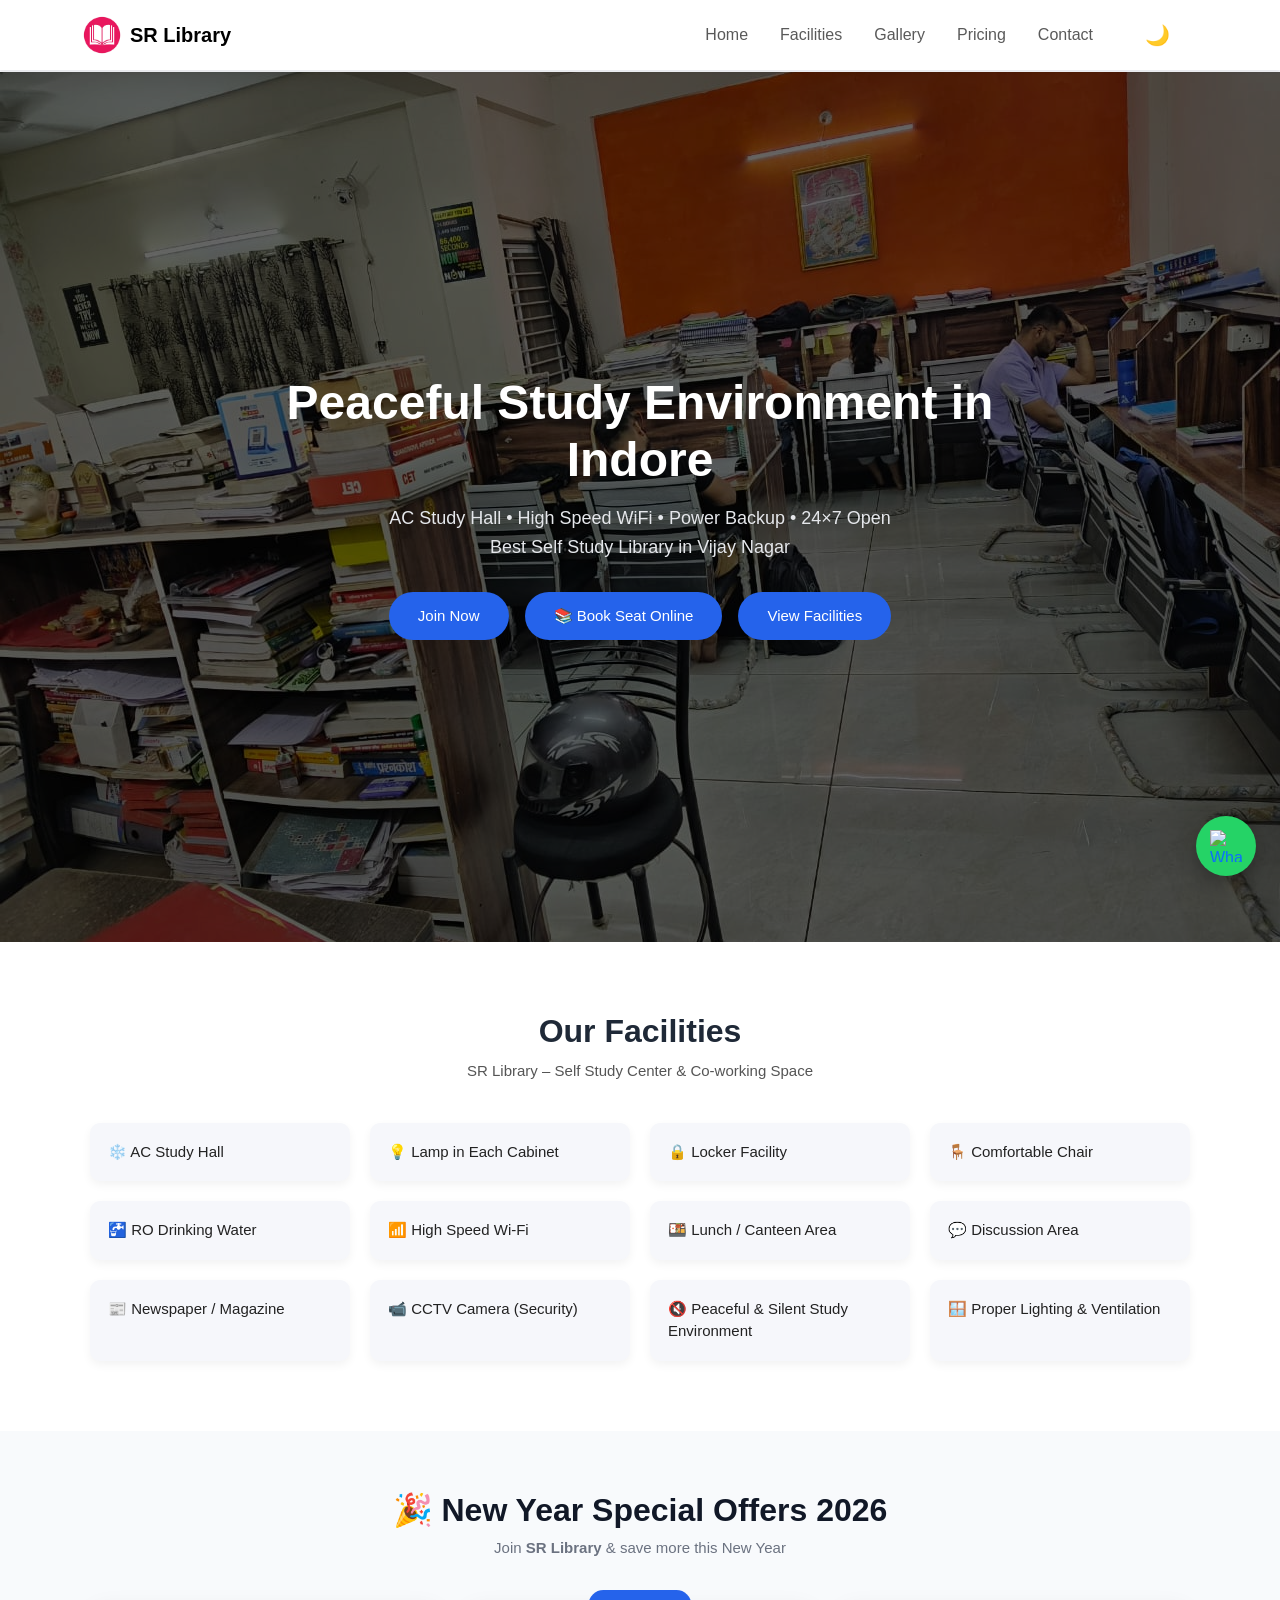
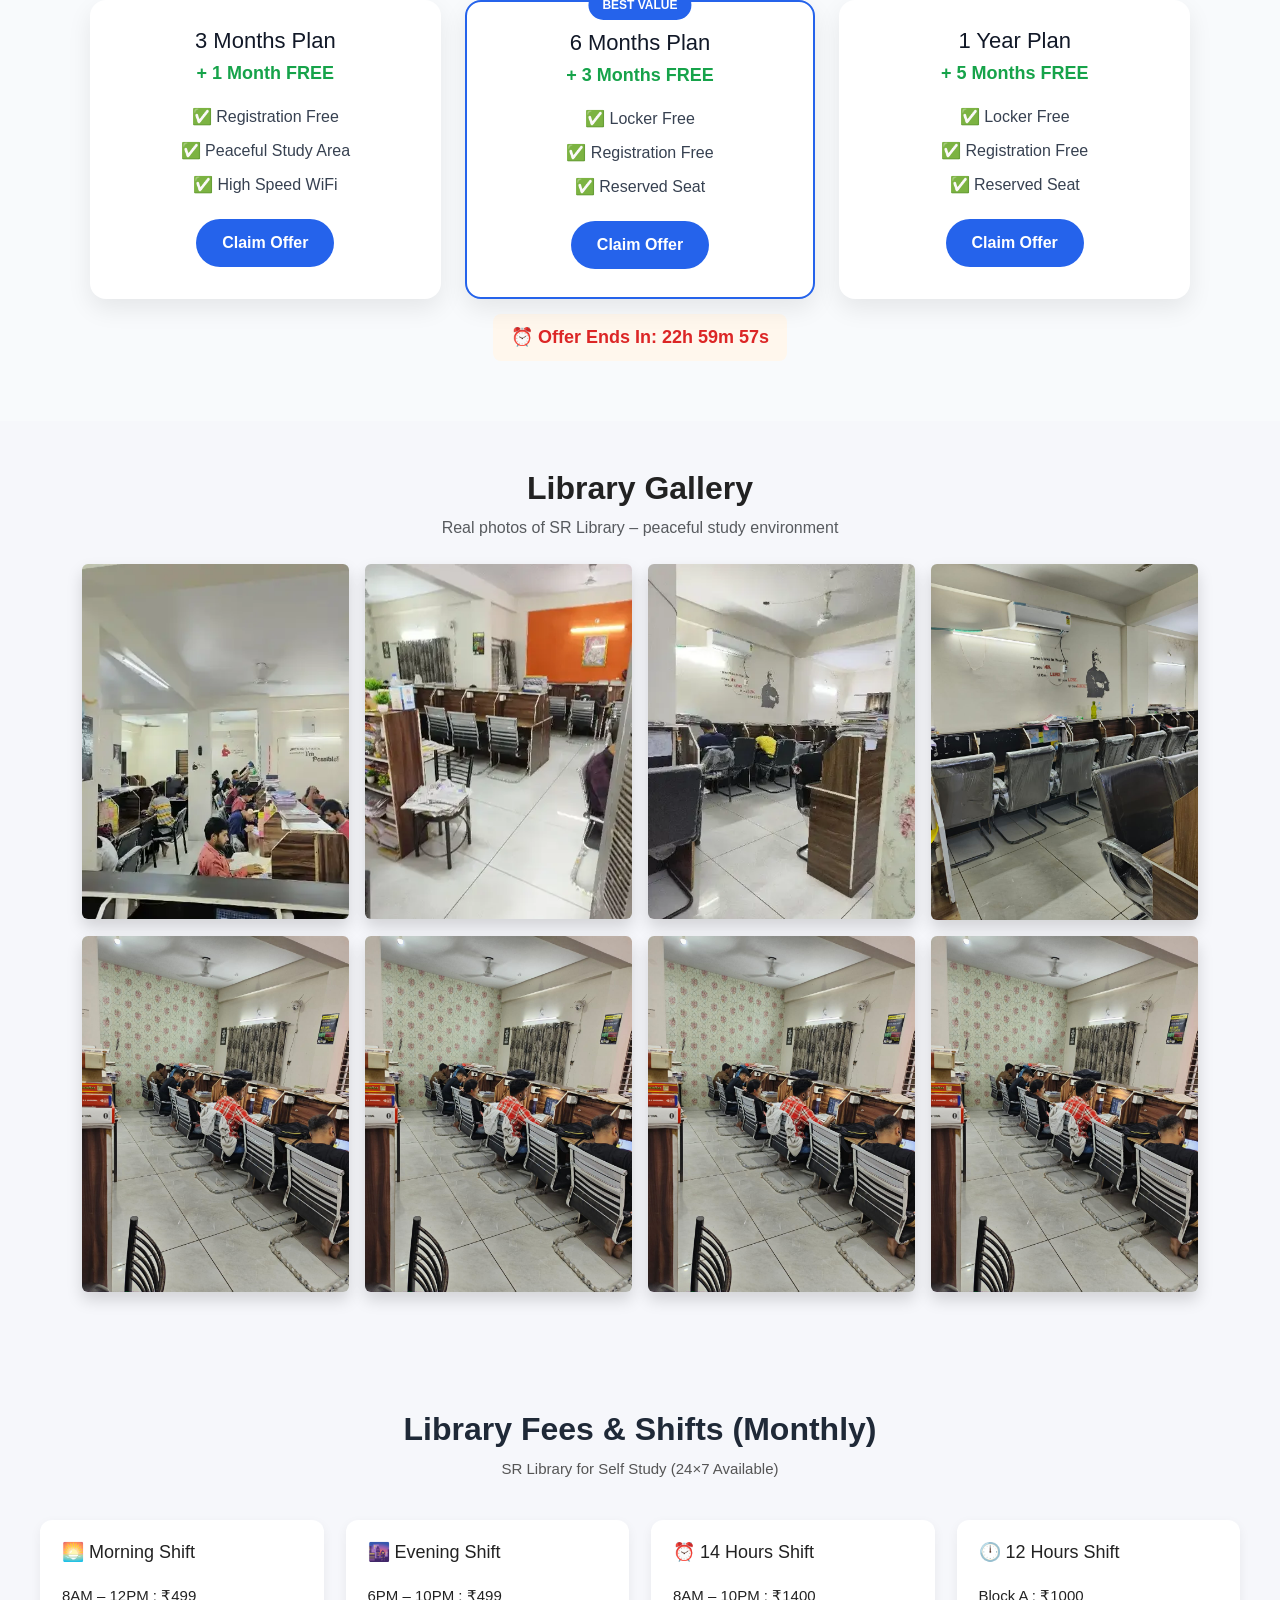
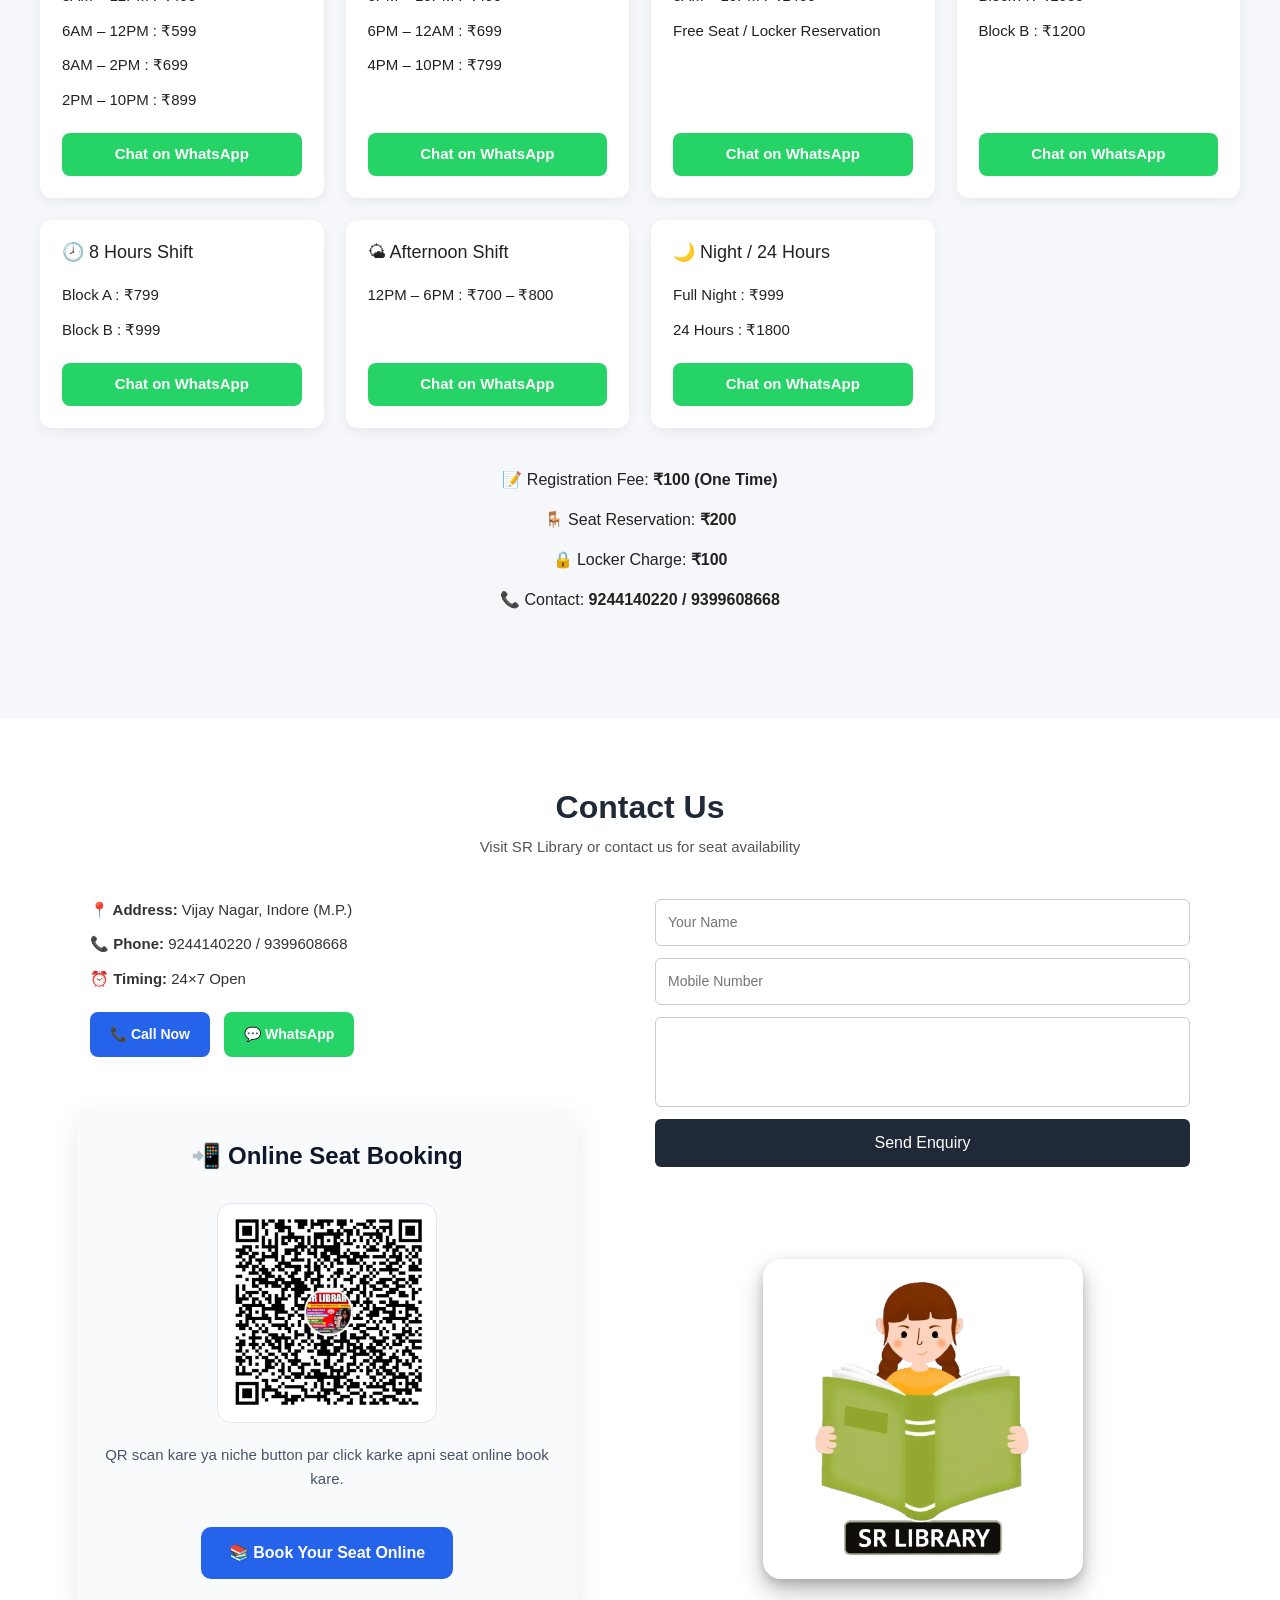
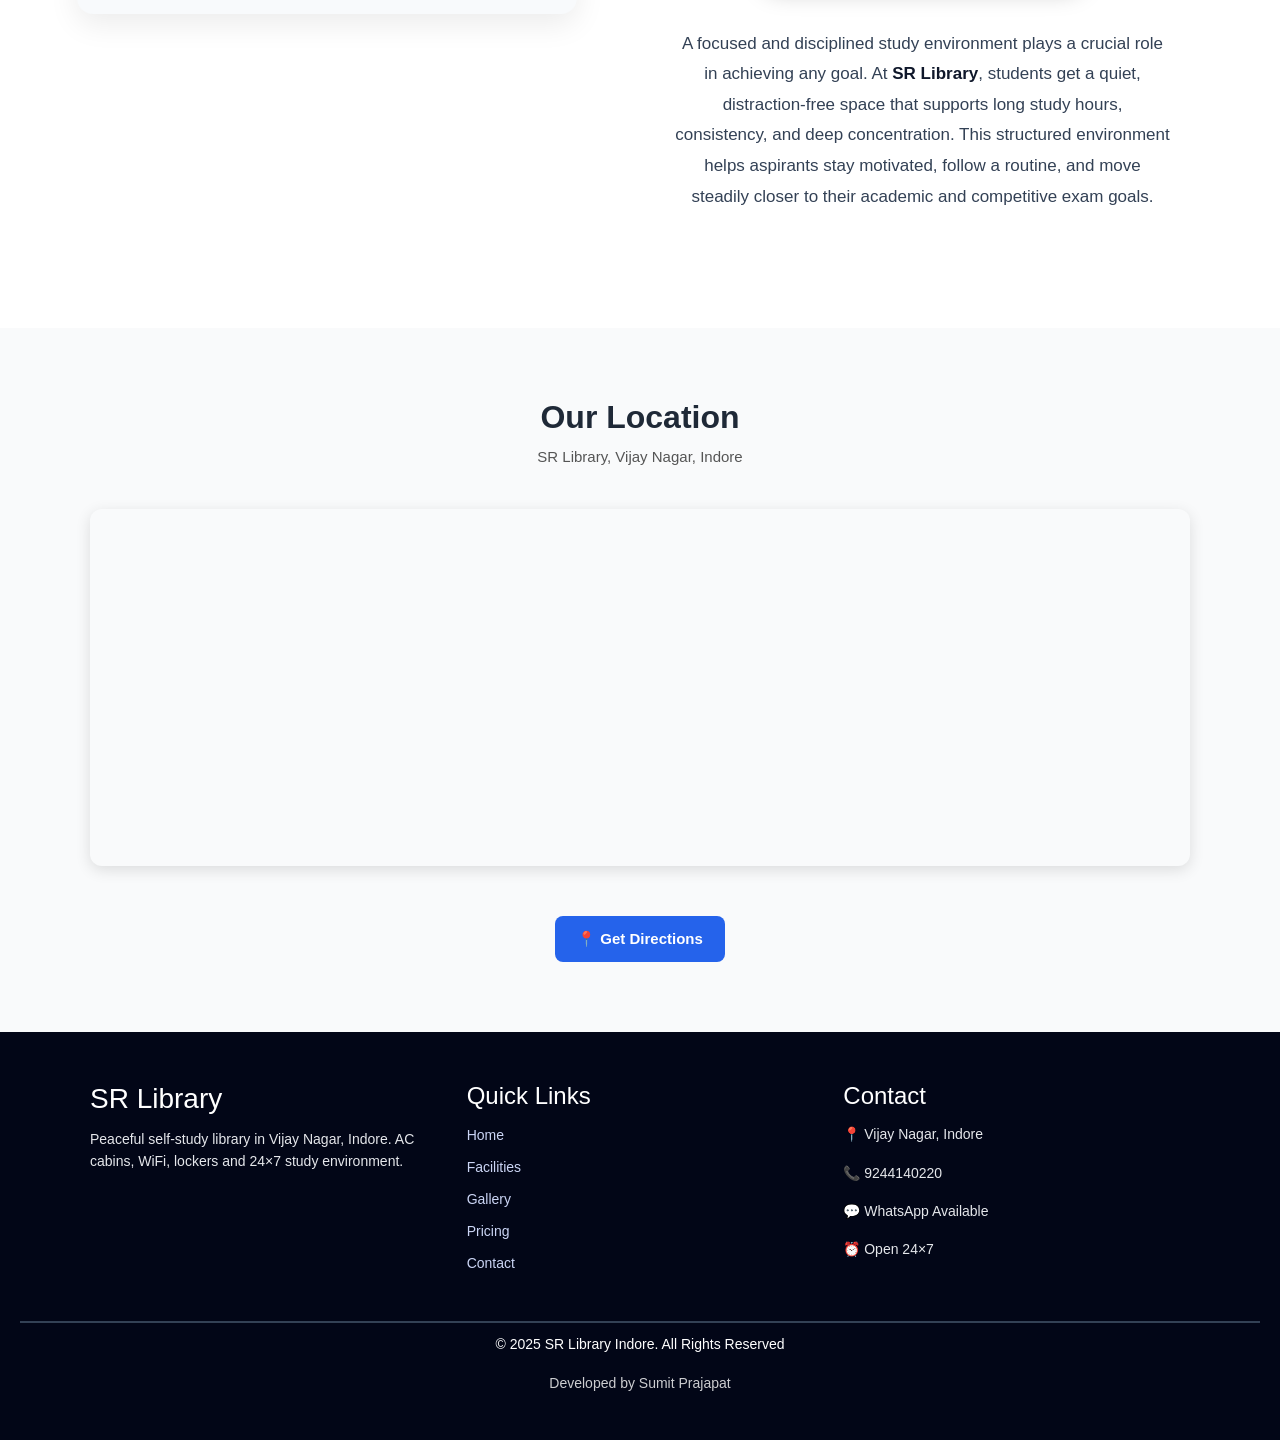
==== commit 545d740e: "SR Library website update" ====
--- a/index.html
+++ b/index.html
@@ -18,6 +18,8 @@
   <link rel="canonical" href="https://www.srlibraryindore.com/" />
   <link rel="icon" href="favicon.ico" type="image/x-icon" />
   <meta name="author" content="Sumit Prajapat">
+  <link href="https://cdn.jsdelivr.net/npm/bootstrap@5.3.3/dist/css/bootstrap.min.css" rel="stylesheet">
+
 
 
   <link rel="stylesheet" href="style.css" />
@@ -25,29 +27,72 @@
 
 <body>
 
-<!-- ================= HEADER ================= -->
-<header class="header">
-  <nav class="navbar">
-    <div class="navbar-inner">
-
-      <div class="logo-box">
-        <img src="logo-img/image-removebg-preview.png" alt="SR Library Logo">
-        <span class="logo-text">SR Library</span>
-      </div>
-
-      <ul class="nav-links">
-        <li><a href="#home">Home</a></li>
-        <li><a href="#facilities">Facilities</a></li>
-        <li><a href="#gallery">Gallery</a></li>
-        <li><a href="#pricing">Pricing</a></li>
-        <li><a href="#contact">Contact</a></li>
-      </ul>
-
-      <button id="dark-toggle">🌙</button>
+<!-- ================= HEADER ================= --><header class="header">
+  <nav class="navbar navbar-expand-lg navbar-light bg-white fixed-top shadow-sm">
+    <div class="container">
+
+      <!-- LOGO -->
+      <a class="navbar-brand d-flex align-items-center" href="#home">
+        <img 
+          src="logo-img/image-removebg-preview.png" 
+          alt="SR Library Logo" 
+          height="40"
+        >
+        <span class="ms-2 fw-bold">SR Library</span>
+      </a>
+
+      <!-- ✅ TOGGLE BUTTON (Mobile ke liye) -->
+      <button
+        class="navbar-toggler"
+        type="button"
+        data-bs-toggle="collapse"
+        data-bs-target="#mainNavbar"
+        aria-controls="mainNavbar"
+        aria-expanded="false"
+        aria-label="Toggle navigation"
+      >
+        <span class="navbar-toggler-icon"></span>
+      </button>
+
+      <!-- LINKS -->
+      <div class="collapse navbar-collapse" id="mainNavbar">
+        <ul class="navbar-nav ms-auto mb-2 mb-lg-0 gap-lg-3">
+
+          <li class="nav-item">
+            <a class="nav-link" href="#home">Home</a>
+          </li>
+
+          <li class="nav-item">
+            <a class="nav-link" href="#facilities">Facilities</a>
+          </li>
+
+          <li class="nav-item">
+            <a class="nav-link" href="#gallery">Gallery</a>
+          </li>
+
+          <li class="nav-item">
+            <a class="nav-link" href="#pricing">Pricing</a>
+          </li>
+
+          <li class="nav-item">
+            <a class="nav-link" href="#contact">Contact</a>
+          </li>
+
+        </ul>
+
+        <!-- 🌙 DARK MODE BUTTON -->
+        <button 
+          id="dark-toggle" 
+          class="btn btn-outline-dark ms-lg-3"
+        >
+          🌙
+        </button>
+      </div>
 
     </div>
   </nav>
 </header>
+
 
 <!-- ================= HERO ================= -->
 <section class="hero" id="home">
@@ -62,11 +107,20 @@
 
     <div class="hero-buttons">
       <a href="#contact" class="btn primary">Join Now</a>
-      <a href="#facilities" class="btn secondary">View Facilities</a>
-    </div>
-  </div>
-</section>
-
+
+      <!-- ✅ NEW BUTTON (Library Portal) -->
+      <a 
+        href="https://app.managemylibrary.com/library?libId=68c92b9e635c3427c7bc3215&branchId=68c9333ce1109e662967acbe"
+        target="_blank"
+        class="btn primary"
+      >
+        📚 Book Seat Online
+      </a>
+
+      <a href="#facilities" class="btn primary">View Facilities</a>
+    </div>
+  </div>
+</section>
 <!-- ================= FACILITIES ================= -->
 <section class="facilities" id="facilities">
   <h2 class="section-title">Our Facilities</h2>
@@ -152,9 +206,9 @@
 
   </div>
 
-  <p class="offer-timer">
-    ⏰ Offer ends in <span id="timer">00:00:00</span>
-  </p>
+  <div class="offer-timer">
+  ⏰ Offer Ends In: <span id="countdown">Loading...</span>
+</div>
 
 </section>
 
@@ -163,24 +217,49 @@
 <!-- offer section end  -->
 
 <!-- ================= GALLERY ================= -->
-<section class="gallery" id="gallery">
-  <h2 class="section-title">Library Gallery</h2>
-  <p class="section-subtitle">Real photos of SR Library – peaceful study environment</p>
-
-  <div class="gallery-grid">
-    <img src="galary-img/image1.png" alt="Library Image 1">
-    <img src="galary-img/image2.png" alt="Library Image 2">
-    <img src="galary-img/image3.png" alt="Library Image 3">
-    <!-- <img src="galary-img/new imge3.jpg" alt="Library Image 4"> -->
-    <img src="galary-img/newimg4.jpg" alt="Library Image 5">
-    <img src="galary-img/newimg2.jpg" alt="Library Image 6">
-  </div>
-  <!-- 🔍 Lightbox -->
-<div class="lightbox" id="lightbox">
-  <span class="close">&times;</span>
-  <img id="lightboxImg" alt="Full View">
-</div>
-
+<!-- ================= GALLERY ================= -->
+<section class="gallery py-5" id="gallery">
+  <div class="container">
+
+    <h2 class="text-center fw-bold mb-2">Library Gallery</h2>
+    <p class="text-center text-muted mb-4">
+      Real photos of SR Library – peaceful study environment
+    </p>
+
+    <div class="row g-3">
+
+      <div class="col-lg-3 col-md-4">
+        <img src="galary-img/image1.png" class="img-fluid rounded shadow gallery-img" alt="Library Image 1">
+      </div>
+
+      <div class="col-lg-3 col-md-4">
+        <img src="galary-img/image2.png" class="img-fluid rounded shadow gallery-img" alt="Library Image 2">
+      </div>
+
+      <div class="col-lg-3 col-md-4">
+        <img src="galary-img/image3.png" class="img-fluid rounded shadow gallery-img" alt="Library Image 3">
+      </div>
+
+      <div class="col-lg-3 col-md-4">
+        <img src="galary-img/newimg4.jpg" class="img-fluid rounded shadow gallery-img" alt="Library Image 4">
+      </div>
+
+      <div class="col-lg-3 col-md-4">
+        <img src="galary-img/newimg2.jpg" class="img-fluid rounded shadow gallery-img" alt="Library Image 5">
+      </div>
+      <div class="col-lg-3 col-md-4">
+        <img src="galary-img/newimg2.jpg" class="img-fluid rounded shadow gallery-img" alt="Library Image 5">
+      </div>
+      <div class="col-lg-3 col-md-4">
+        <img src="galary-img/newimg2.jpg" class="img-fluid rounded shadow gallery-img" alt="Library Image 5">
+      </div>
+      <div class="col-lg-3 col-md-4">
+        <img src="galary-img/newimg2.jpg" class="img-fluid rounded shadow gallery-img" alt="Library Image 5">
+      </div>
+
+
+    </div>
+  </div>
 </section>
 
 <!-- ================= PRICING ================= -->
@@ -298,17 +377,78 @@
       <a href="https://wa.me/919244140220" target="_blank" class="contact-btn whatsapp">
         💬 WhatsApp
       </a>
+      
+<!-- ================= ONLINE SEAT / QR ================= -->
+<section class="library-qr">
+  <h2>📲 Online Seat Booking</h2>
+
+  <img src="SR-QR/NEWQRAD.jpg" alt="SR Library QR Code">
+
+  <p>
+    QR scan kare ya niche button par click karke
+    apni seat online book kare.
+  </p>
+
+  <a 
+    href="https://app.managemylibrary.com/library?libId=68c92b9e635c3427c7bc3215&branchId=68c9333ce1109e662967acbe"
+    target="_blank"
+    class="library-btn"
+  >
+📚 Book Your Seat Online  </a>
+</section>
     </div>
 
     <!-- Contact Form -->
-    <form class="contact-form">
-      <input type="text" placeholder="Your Name" required>
-      <input type="tel" placeholder="Mobile Number" required>
-      <textarea placeholder="Your Message"></textarea>
-      <button type="submit">Send Enquiry</button>
-    </form>
-
-  </div>
+<form class="contact-form" id="contact-form">
+
+  <input 
+    type="text" 
+    id="name" 
+    placeholder="Your Name" 
+    required
+  >
+
+  <input 
+    type="tel" 
+    id="phone" 
+    placeholder="Mobile Number" 
+    required
+  >
+
+  <textarea 
+    id="message" 
+    placeholder="Your Message">
+  </textarea>
+
+  <button type="submit">Send Enquiry</button>
+  <section class="goal-section">
+    <section class="library-image-section">
+  <div class="library-image-box">
+    <img 
+      src="CONTAC-IMGP/GIRS-IMGSR.png" 
+      alt="SR Library Study Environment"
+    >
+  </div>
+</section>
+
+  <p class="goal-text">
+    A focused and disciplined study environment plays a crucial role in achieving any goal.
+    At <strong>SR Library</strong>, students get a quiet, distraction-free space that supports
+    long study hours, consistency, and deep concentration.
+    This structured environment helps aspirants stay motivated, follow a routine,
+    and move steadily closer to their academic and competitive exam goals.
+  </p>
+</section>
+
+
+</form><!-- ================= CONTACT ================= -->
+
+  
+  <!-- aapka existing contact content -->
+</section>
+
+
+
 </section>
 <section class="map-section" id="location">
   <h2 class="section-title">Our Location</h2>
@@ -334,6 +474,7 @@
     class="map-btn">
     📍 Get Directions
   </a>
+
 </section>
 
 
@@ -387,6 +528,8 @@
 
 
 <!-- ================= JS ================= -->
+ <script src="https://cdn.jsdelivr.net/npm/bootstrap@5.3.3/dist/js/bootstrap.bundle.min.js"></script>
+
 <script src="script.js"></script>
 
 </body>
--- a/style.css
+++ b/style.css
@@ -37,7 +37,6 @@
   left: 0;
   width: 100%;
   z-index: 1000;
-
   background-color: #ffffff;
   box-shadow: 0 2px 8px rgba(0, 0, 0, 0.08);
 }
@@ -95,7 +94,6 @@
 
 /* underline hover */
 .nav-links a::after {
-  content: "";
   position: absolute;
   left: 0;
   bottom: -5px;
@@ -112,7 +110,6 @@
 .nav-links a:hover::after {
   width: 100%;
 }
-
 /* ===============================
    DARK MODE TOGGLE
 ================================ */
@@ -183,8 +180,6 @@
   position: relative;
   height: 20px;
   width: 100%;
-  
-  /* background: url("hero-imge/newimg1.jpg") center/cover no-repeat; */
   min-height: calc(100vh - 30px);
   display: flex;
   align-items: center;
@@ -196,10 +191,6 @@
   background-repeat: no-repeat;
   transition: background-image 1s ease-in;
 }
-
-
-
-
 /* dark overlay */
 .hero-overlay {
   position: absolute;
@@ -278,7 +269,7 @@
 @media (max-width: 768px) {
   .hero {
     min-height: calc(100vh - 60px);
-    background-size: contain;
+    
   }
 
   .hero-content h1 {
@@ -387,7 +378,6 @@
 
   
 }
-
 .enquiry-btn:hover {
   background: #1ebe5d;
 }
@@ -547,10 +537,14 @@
 
 /* Timer */
 .offer-timer {
-  margin-top: 40px;
+  margin-top: 15px;
   font-size: 18px;
   font-weight: 600;
   color: #dc2626;
+  background: #fff7ed;
+  padding: 10px 18px;
+  border-radius: 8px;
+  display: inline-block;
 }
 
 body.dark .offer-timer {
@@ -563,10 +557,6 @@
     font-size: 26px;
   }
 }
-
-
-
-
 /* ===============================
    DARK MODE SUPPORT
 ================================ */
@@ -594,8 +584,6 @@
 body.dark .library-note li {
   color: #e5e7eb;
 }
-
-
 /* ===============================
    RESPONSIVE (TABLET)
 ================================ */
@@ -663,7 +651,6 @@
 /* ===============================
    GALLERY SECTION
 ================================ */
-/* ===== GALLERY ===== */
 .gallery {
   padding: 80px 20px;
   text-align: center;
@@ -736,10 +723,6 @@
     height: 180px;
   }
 }
-
-
-
-
 /* ===============================
    DARK MODE
 ================================ */
@@ -875,6 +858,160 @@
   }
 }
 
+/* ===============================
+   ONLINE SEAT BOOKING (QR SECTION)
+================================ */
+
+.library-qr {
+  max-width: 500px;
+  margin: 50px -13PX auto;
+  padding: 35px 25px;
+  text-align: center;
+  background: #f8fafc;
+  border-radius: 16px;
+  box-shadow: 0 10px 30px rgba(0, 0, 0, 0.08);
+}
+
+.library-qr h2 {
+  font-size: 24px;
+  font-weight: 700;
+  color: #0f172a;
+  margin-bottom: 12px;
+}
+
+.library-qr p {
+  font-size: 15px;
+  color: #475569;
+  margin-bottom: 18px;
+  line-height: 1.6;
+}
+
+/* QR IMAGE */
+.library-qr img {
+  width: 220px;
+  height: 220px;
+  object-fit: contain;
+  margin: 20px auto;
+  border-radius: 14px;
+  background: #ffffff;
+  padding: 12px;
+  border: 1px solid #e5e7eb;
+}
+
+/* BUTTON */
+.library-btn {
+  display: inline-block;
+  margin-top: 18px;
+  padding: 14px 28px;
+  background: #2563eb;
+  color: #ffffff;
+  font-size: 16px;
+  font-weight: 600;
+  border-radius: 10px;
+  text-decoration: none;
+  transition: 0.3s ease;
+}
+
+.library-btn:hover {
+  background: #1d4ed8;
+  transform: translateY(-2px);
+}
+
+/* ===============================
+   MOBILE RESPONSIVE
+================================ */
+@media (max-width: 480px) {
+  .library-qr {
+    margin: 40px 15px;
+    padding: 28px 18px;
+  }
+
+  .library-qr h2 {
+    font-size: 20px;
+  }
+
+  .library-qr img {
+    width: 190px;
+    height: 190px;
+  }
+
+  .library-btn {
+    width: 100%;
+    padding: 14px;
+  }
+}/* ===============================
+   GOAL TEXT SECTION
+================================ */
+
+.goal-section {
+  max-width: 900px;
+  margin: 50px auto 30px;
+  padding: 0 20px;
+  text-align: center;
+}
+
+.goal-text {
+  font-size: 17px;
+  line-height: 1.8;
+  color: #334155; /* calm dark slate */
+  font-weight: 400;
+}
+
+.goal-text strong {
+  color: #0f172a;
+  font-weight: 600;
+}
+body.dark .goal-text {
+  color: lightblue;
+  
+}
+
+body.dark .goal-text strong {
+  color: red;
+}
+
+
+/* ===============================
+   MOBILE RESPONSIVE
+================================ */
+@media (max-width: 600px) {
+  .goal-text {
+    font-size: 15.5px;
+    line-height: 1.7;
+  }
+}
+
+
+.library-image-box {
+  max-width: 320px;
+  margin: 30px auto 50px;
+  text-align: center;
+}
+
+.library-image-box img {
+  width: 100%;
+  height: auto;
+  display: block;
+  border-radius: 18px;
+  background: #ffffff;
+  padding: 10px;
+  box-shadow: 
+    0 12px 25px rgba(0, 0, 0, 0.25),
+    0 4px 10px rgba(0, 0, 0, 0.15);
+}
+
+/* Hover effect (soft, professional) */
+.library-image-box img:hover {
+  transform: scale(1.03);
+  transition: 0.3s ease;
+}
+
+/* Mobile responsive */
+@media (max-width: 480px) {
+  .library-image-box {
+    max-width: 260px;
+  }
+}
 
 /* ===============================
    GOOGLE MAP SECTION
@@ -965,8 +1102,6 @@
   box-shadow: 0 8px 20px rgba(0,0,0,0.6);
 }
 
-
-
 /* ===============================
    FOOTER
 ================================ */
@@ -1023,11 +1158,6 @@
   color: white;
   padding: 10px;
   align-items: center;
-  border-radius: 50px;
-  border-color: #bea61e;
-  border-bottom: 2px solid chocolate;
-  box-shadow:  40px 10px  70px rgb(217, 255, 0);
-
   }
 
 
@@ -1045,5 +1175,3 @@
 }
 
 
-
-
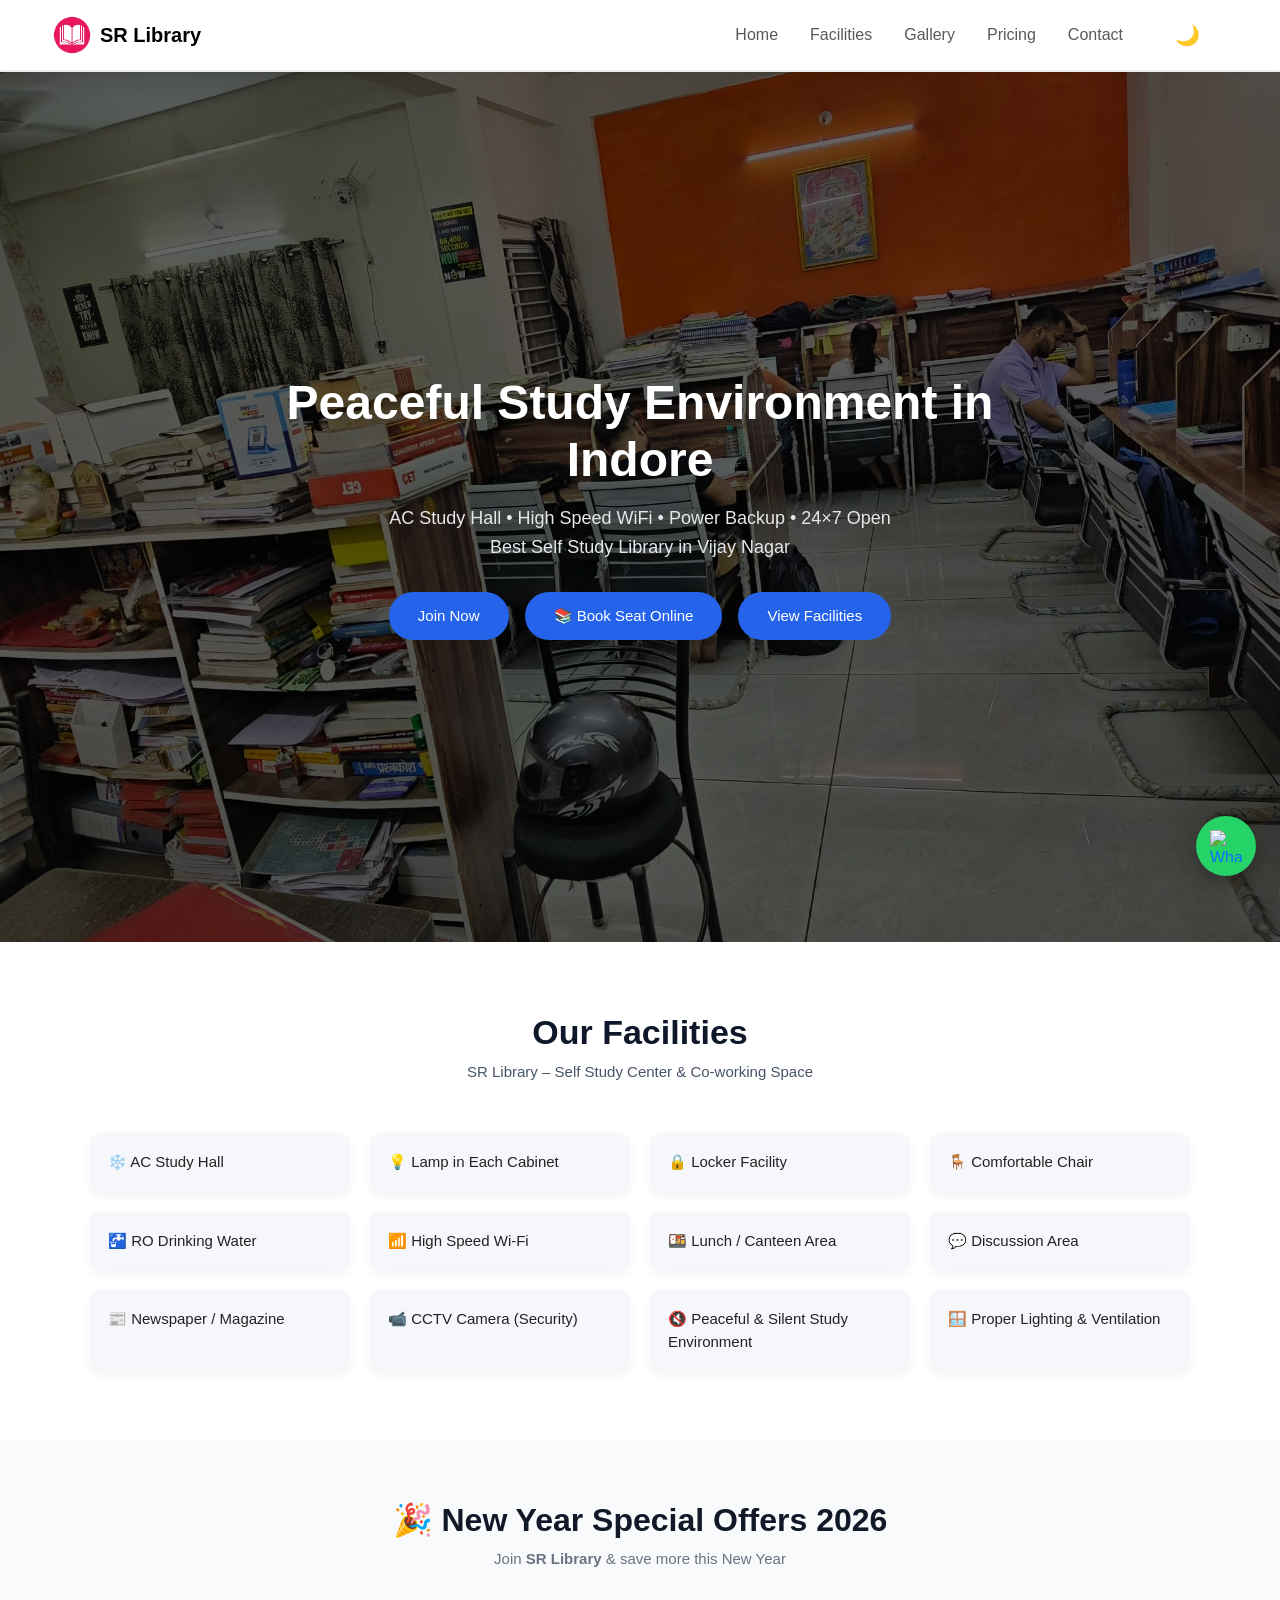
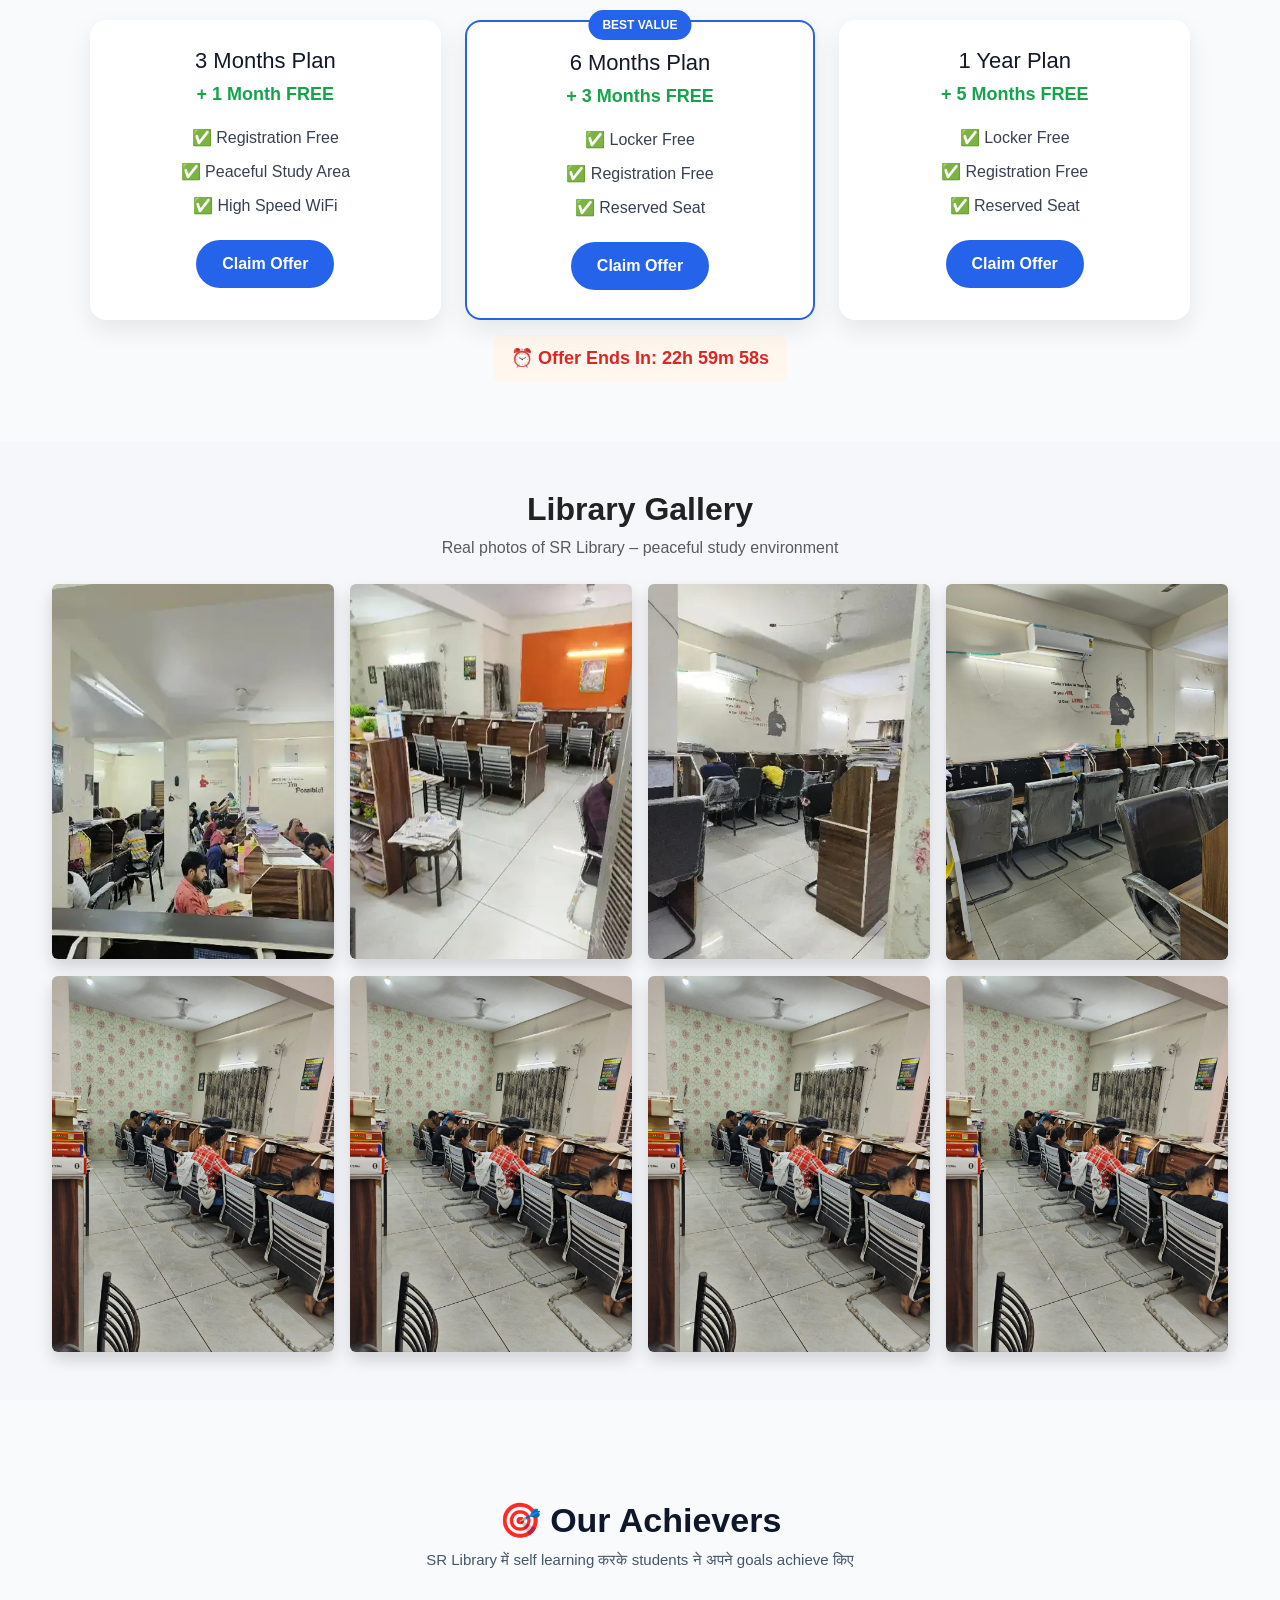
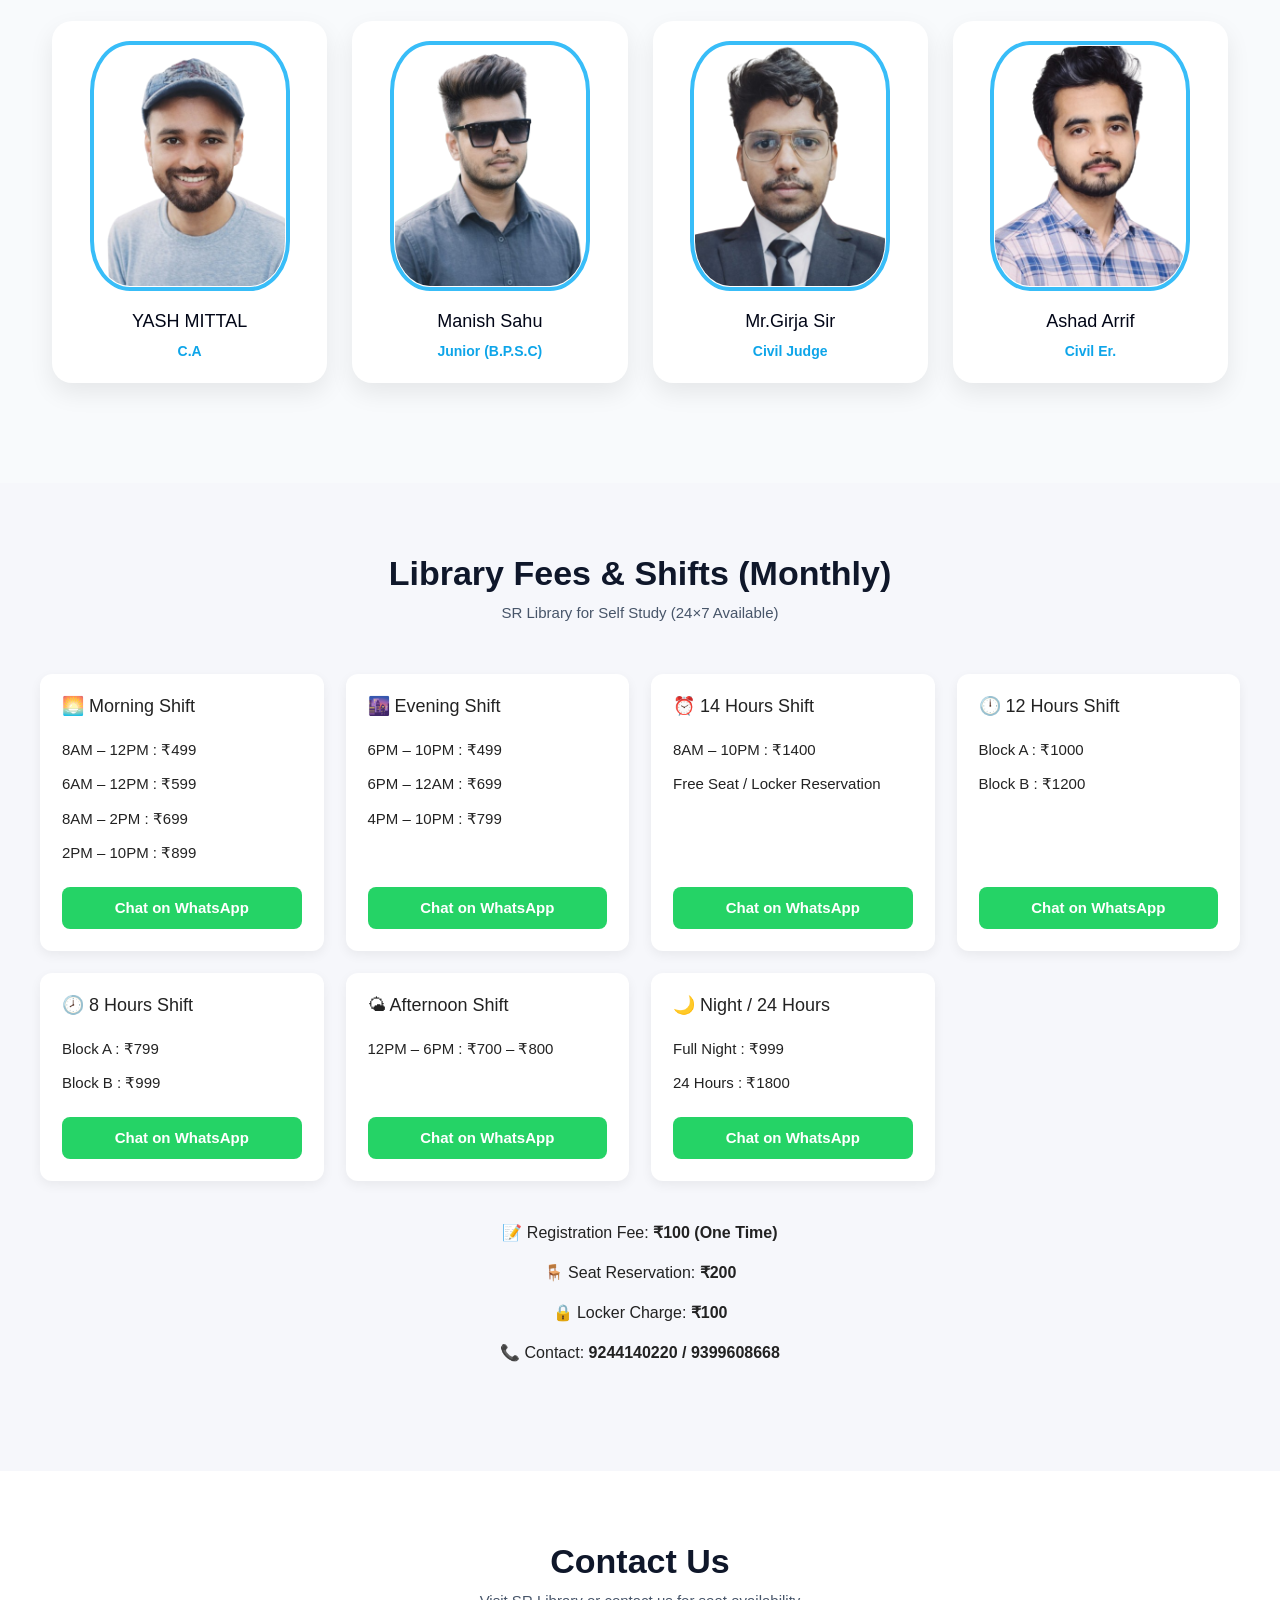
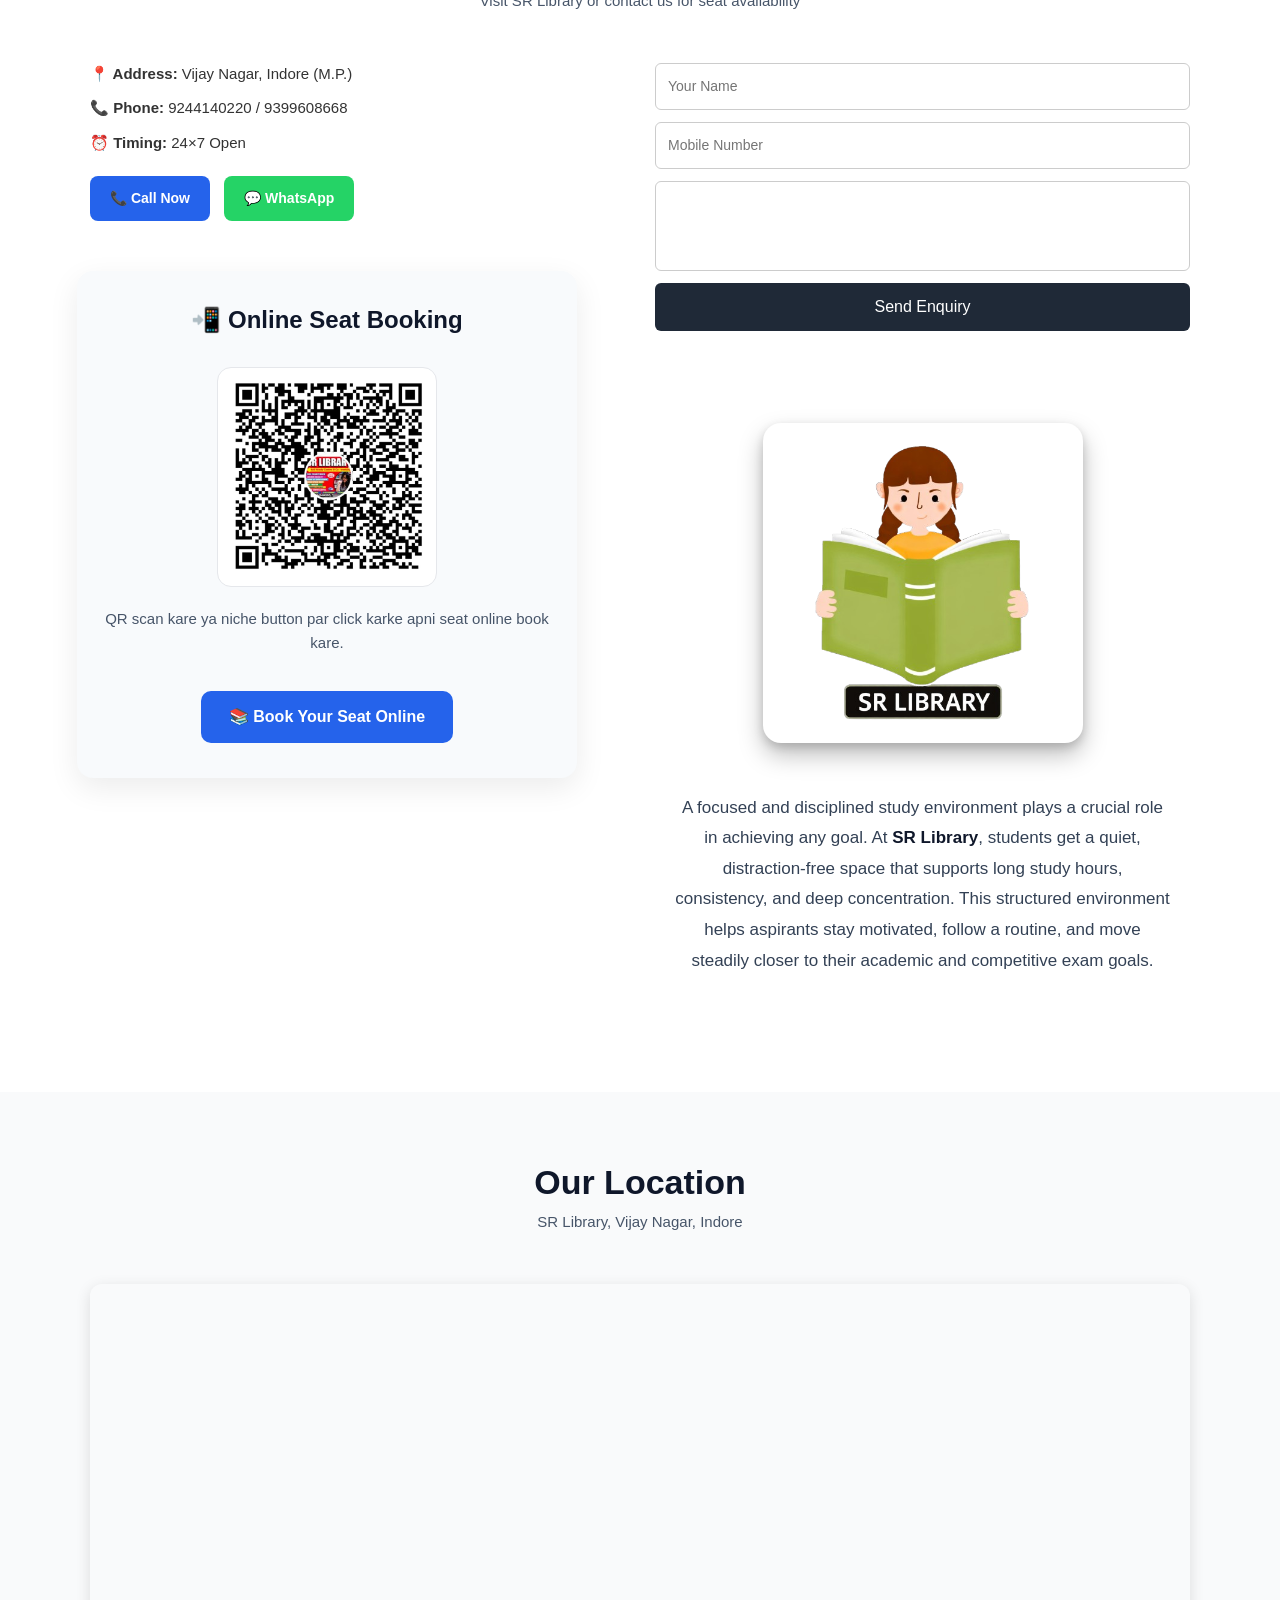
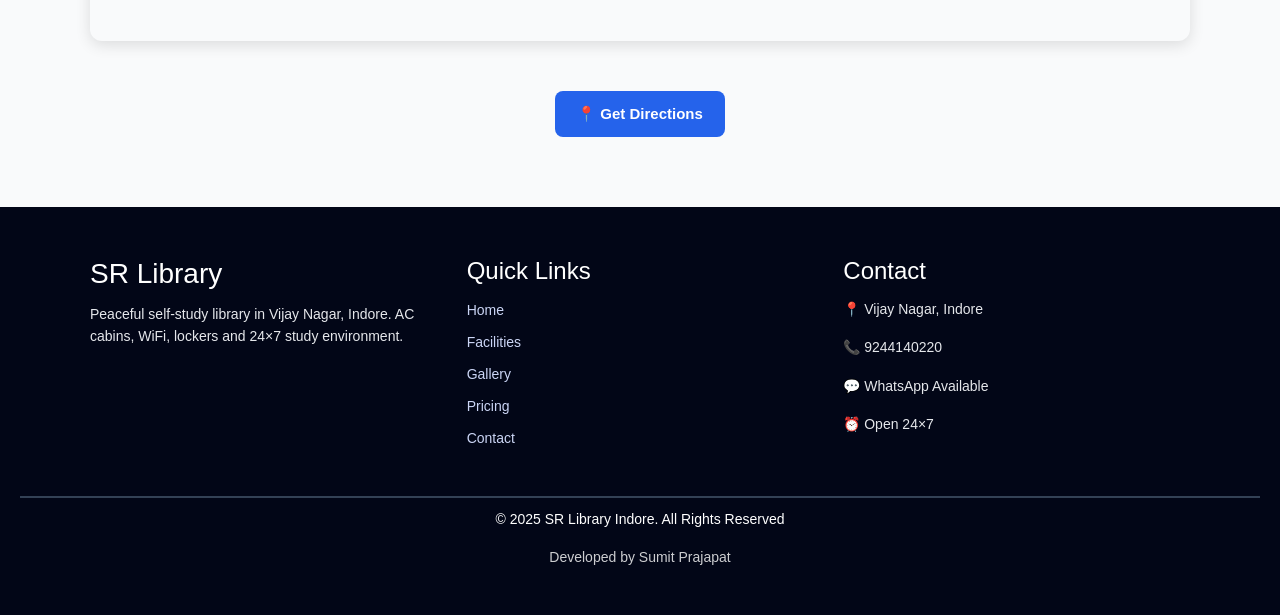
==== commit 2f282a19: "sr library achiever section update" ====
--- a/index.html
+++ b/index.html
@@ -261,6 +261,52 @@
     </div>
   </div>
 </section>
+<!-- ================= ACHIEVE GOALS SECTION ================= -->
+<section class="achieve-section">
+  <div class="container">
+
+    <h2 class="section-title">🎯 Our Achievers</h2>
+    <p class="section-subtitle">
+      SR Library में self learning करके students ने अपने goals achieve किए
+    </p>
+
+    <div class="achiever-grid">
+
+      <!-- Card 1 -->
+      <div class="achiever-card">
+        <img src="goalachive-imge/done_yash_C-A-removebg-preview.png" alt="Student 1">
+        <h3>YASH MITTAL</h3>
+        <span>C.A</span>
+      </div>
+
+      <!-- Card 2 -->
+      <div class="achiever-card">
+        <img src="goalachive-imge/Manish shahu-junior (B.P.S.C).png" alt="Student 2">
+        <h3>Manish Sahu</h3>
+        <span>Junior (B.P.S.C)</span>
+      </div>
+
+      <!-- Card 3 -->
+      <div class="achiever-card">
+        <img src="goalachive-imge/Mr-girja sir civil judge.png" alt="Student 3">
+        <h3>Mr.Girja Sir</h3>
+        <span>Civil Judge</span>
+      </div>
+
+      <!-- Card 4 -->
+      <div class="achiever-card">
+        <img src="goalachive-imge/ASHAD ARRIF  CIVIL ER.png" alt="Student 4">
+        <h3>Ashad Arrif</h3>
+        <span>Civil Er.</span>
+      </div>
+
+
+    
+
+    </div>
+  </div>
+</section>
+
 
 <!-- ================= PRICING ================= -->
 <section class="pricing" id="pricing">
@@ -357,8 +403,6 @@
     <p>📞 Contact: <strong>9244140220 / 9399608668</strong></p>
   </div>
 </section>
-
-
 <section class="contact" id="contact">
   <h2 class="section-title">Contact Us</h2>
   <p class="section-subtitle">
--- a/style.css
+++ b/style.css
@@ -765,6 +765,108 @@
 }
 
 
+/* ================= ACHIEVE GOALS ================= */
+.achieve-section {
+  padding: 100px 20px;
+  background: #f8fafc;
+}
+
+.container {
+  max-width: 1200px;
+  margin: auto;
+  
+}
+
+.section-title {
+  text-align: center;
+  font-size: 34px;
+  font-weight: 700;
+  color: #0f172a;
+}
+
+.section-subtitle {
+  text-align: center;
+  color: #475569;
+  margin-top: 8px;
+  margin-bottom: 50px;
+}
+
+.achiever-grid {
+  display: grid;
+  grid-template-columns: repeat(auto-fit, minmax(220px, 1fr));
+  gap: 25px;
+}
+
+.achiever-card {
+  background: #ffffff;
+  border-radius: 20px;
+  padding: 20px;
+  text-align: center;
+  box-shadow: 0 10px 25px rgba(0,0,0,0.08);
+  transition: 0.3s ease;
+}
+
+.achiever-card:hover {
+  transform: translateY(-6px);
+  box-shadow: 0 15px 35px rgba(0,0,0,0.15);
+}
+
+.achiever-card img {
+  width: 200px;
+  height: 250px;
+  border-radius: 20%;
+  object-fit: cover;
+  border: 4px solid #38bdf8;
+  margin-bottom:20px;
+  padding: 1px;
+}
+
+.achiever-card h3 {
+  font-size: 18px;
+  color: #020617;
+  margin-bottom: 6px;
+}
+
+.achiever-card span {
+  font-size: 14px;
+  color: #0ea5e9;
+  font-weight: 600;
+}
+/* ================= ACHIEVE GOALS : DARK MODE ================= */
+body.dark .achieve-section {
+  background: #020617;
+}
+
+body.dark .section-title {
+  color: #e5e7eb;
+}
+
+body.dark .section-subtitle {
+  color: #94a3b8;
+}
+
+body.dark .achiever-card {
+  background: #0f172a;
+  box-shadow: 0 10px 25px rgba(0,0,0,0.6);
+}
+
+body.dark .achiever-card:hover {
+  box-shadow: 0 15px 35px rgba(0,0,0,0.8);
+}
+
+body.dark .achiever-card h3 {
+  color: #f8fafc;
+}
+
+body.dark .achiever-card span {
+  color: #38bdf8;
+}
+
+body.dark .achiever-card img {
+  border-color: #38bdf8;
+}
+
+
 /* ===============================
    CONTACT SECTION
 ================================ */
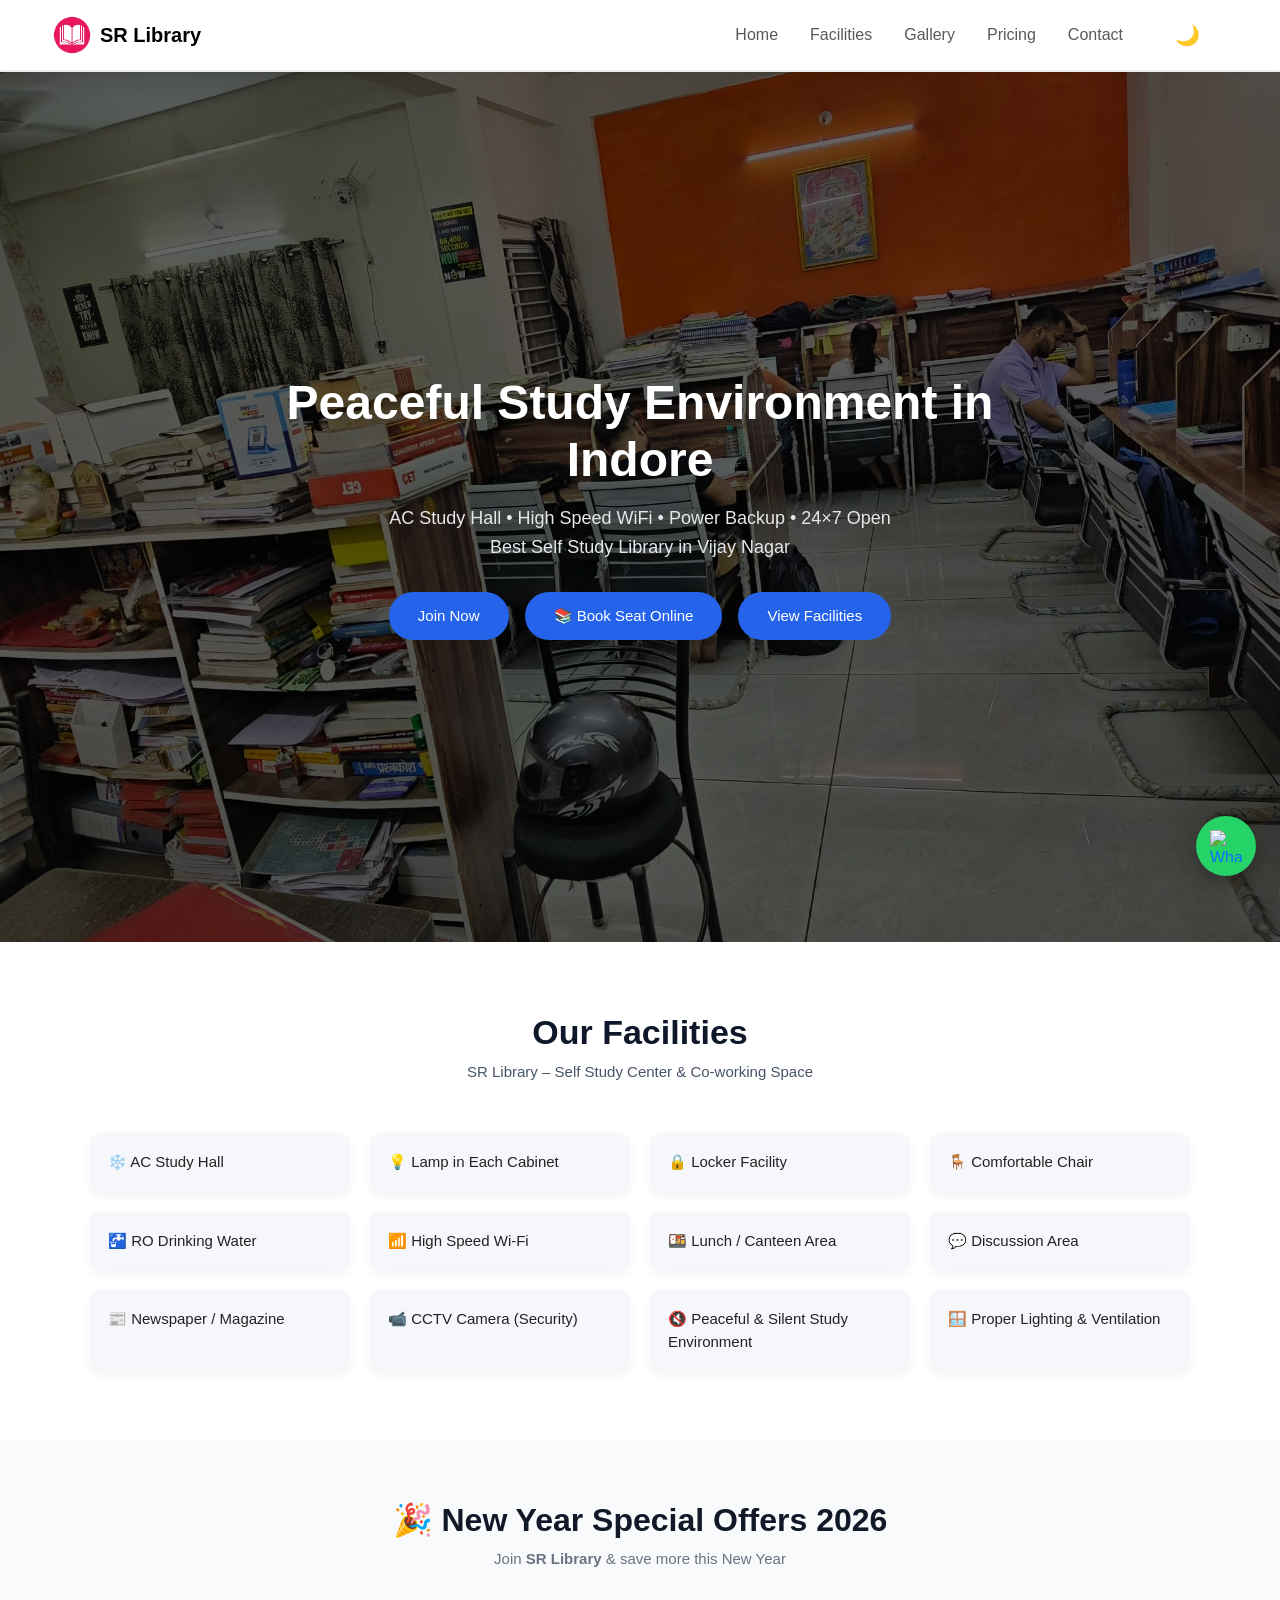
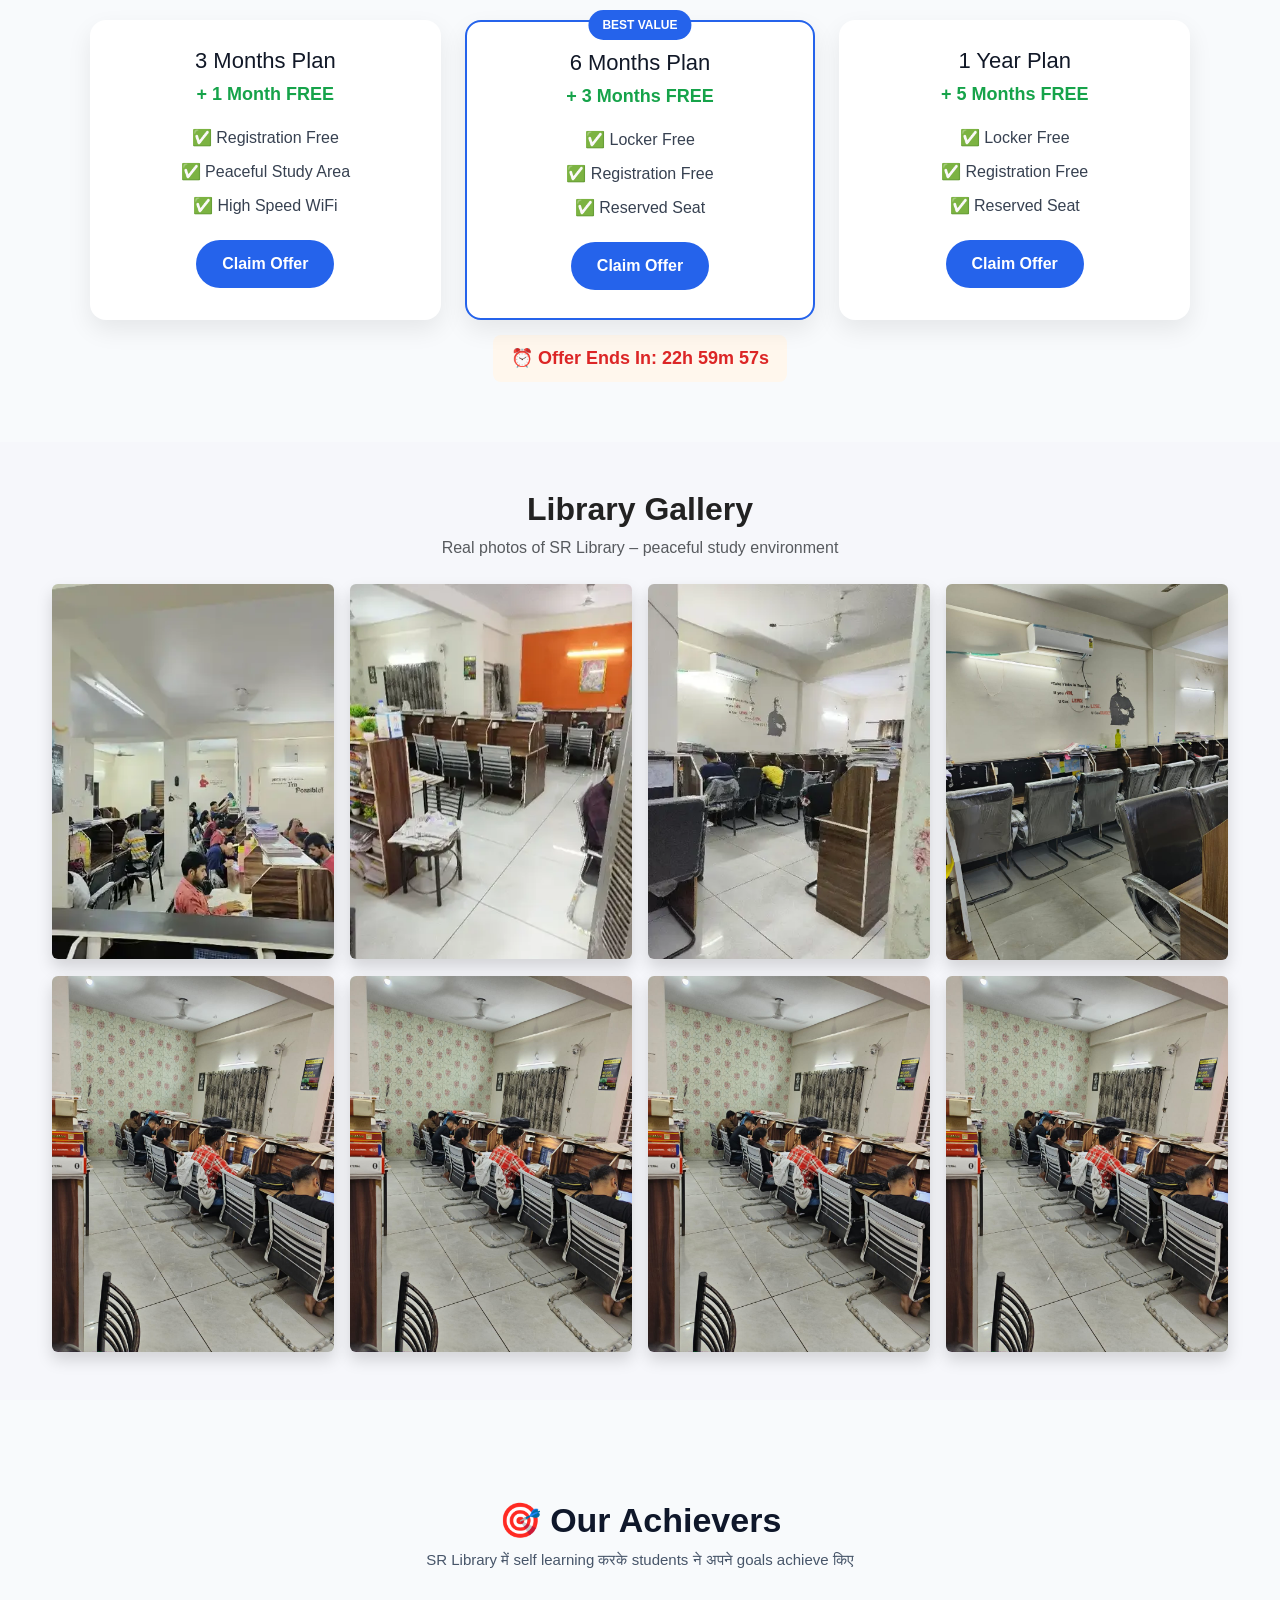
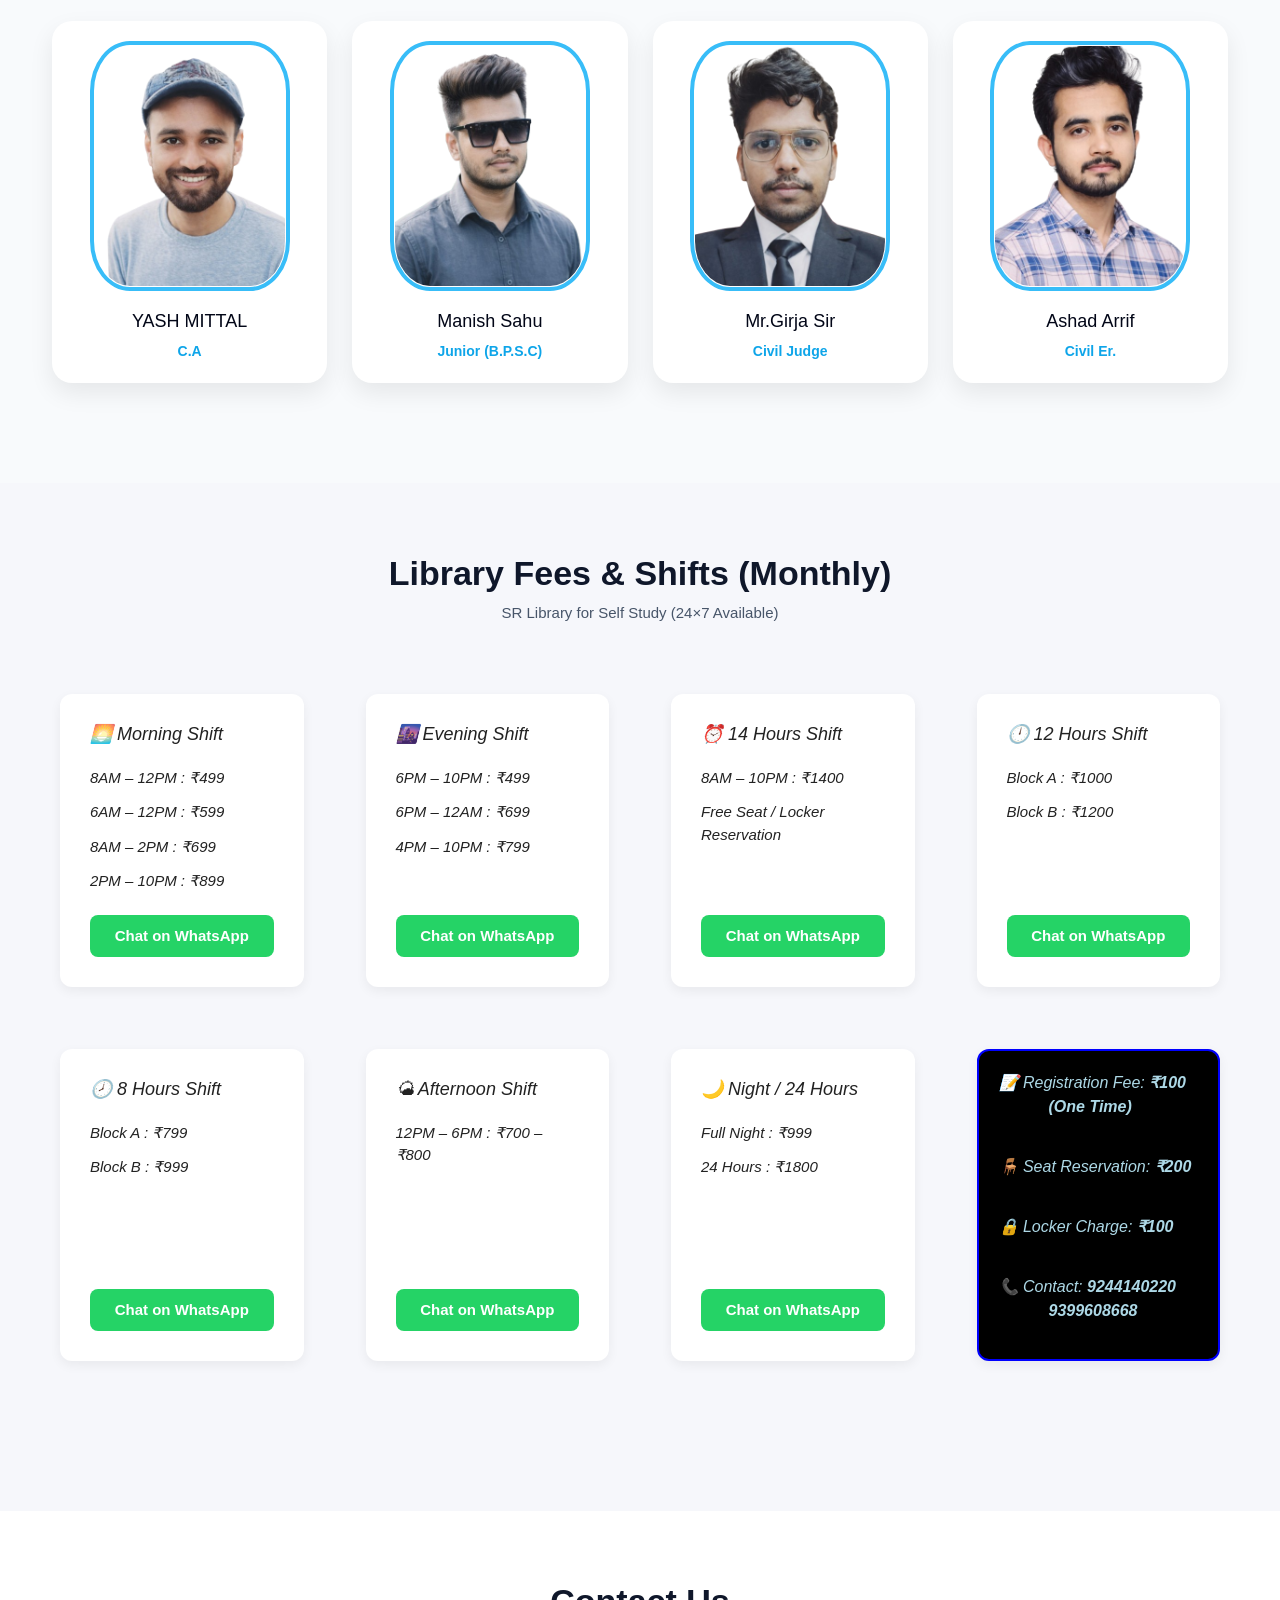
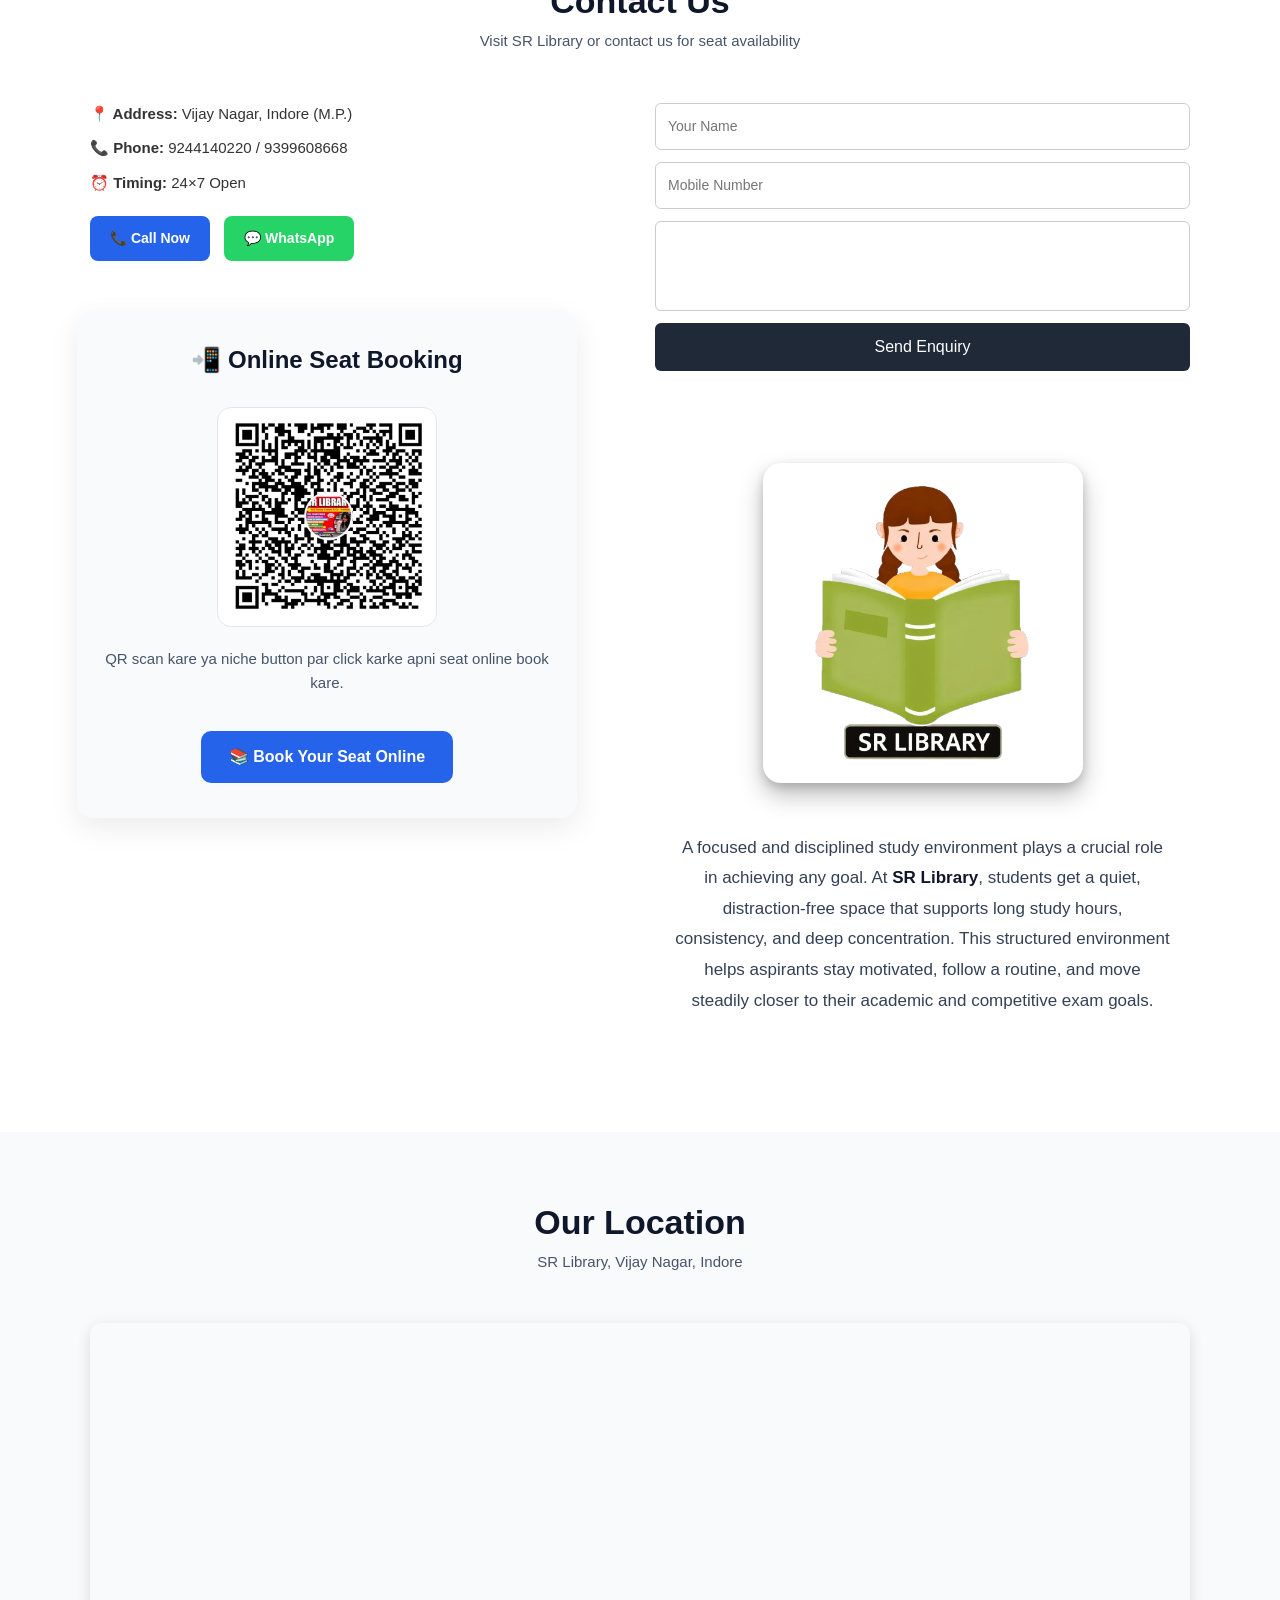
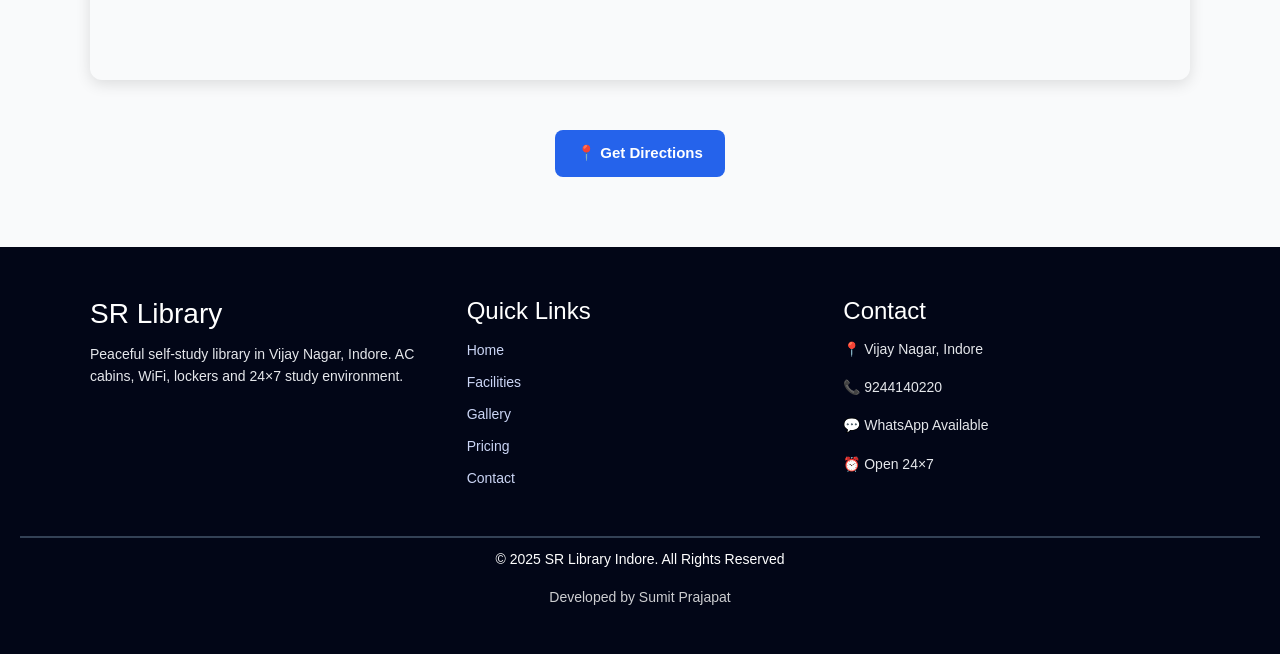
==== commit 839d949b: "update" ====
--- a/index.html
+++ b/index.html
@@ -393,16 +393,17 @@
         Enquiry on WhatsApp
       </button>
     </div>
-
-  </div>
-
-  <div class="price-note">
-    <p>📝 Registration Fee: <strong>₹100 (One Time)</strong></p>
+    
+  <div class="price-card1">
+    <p>📝 Registration Fee: <strong>₹100 <span>(One Time)</span></strong></p>
     <p>🪑 Seat Reservation: <strong>₹200</strong></p>
     <p>🔒 Locker Charge: <strong>₹100</strong></p>
-    <p>📞 Contact: <strong>9244140220 / 9399608668</strong></p>
-  </div>
-</section>
+    <p>📞 Contact: <strong>9244140220 <span>9399608668</span> </strong></p>
+  </div>
+
+  </div>
+
+  </section>
 <section class="contact" id="contact">
   <h2 class="section-title">Contact Us</h2>
   <p class="section-subtitle">
--- a/style.css
+++ b/style.css
@@ -333,23 +333,56 @@
   max-width: 1200px;
   margin: 40px auto;
   display: grid;
-  grid-template-columns: repeat(auto-fit, minmax(260px, 1fr));
+  grid-template-columns: repeat(auto-fit, minmax(270px, 1fr));
   gap: 22px;
 }
 
 .price-card {
   background: #ffffff;
-  padding: 22px;
+  padding: 30px;
+  margin: 20px;
   border-radius: 12px;
   text-align: left;
   box-shadow: 0 4px 12px rgba(0,0,0,0.06);
   flex-direction: column;
   display: flex;
+  text-transform: capitalize;
+  font-style: italic;
+  
+}
+.price-card1{
+  background: #ffffff;
+  padding: 10px;
+  margin: 20px;
+  border-radius: 12px;
+  text-align: left;
+  box-shadow: 0 4px 12px rgba(0,0,0,0.06);
+  flex-direction: column;
+  display: flex;
+  margin: 20px;
+  background-color: #000000;
+  font-family: Arial, Helvetica, sans-serif;
+  font-style: italic;
+  border: 2px solid blue;
+
+  
+
+}
+.price-card1 p{
+  padding: 10px;
+  text-decoration: solid;
+  color: lightblue;
+  object-fit: contain;
+  background-size: cover;
 }
 
 .price-card h3 {
   margin-bottom: 15px;
   font-size: 18px;
+}
+.price-card1 span{
+  text-align: center;
+  padding-left: 50px;
 }
 
 .price-card ul {
